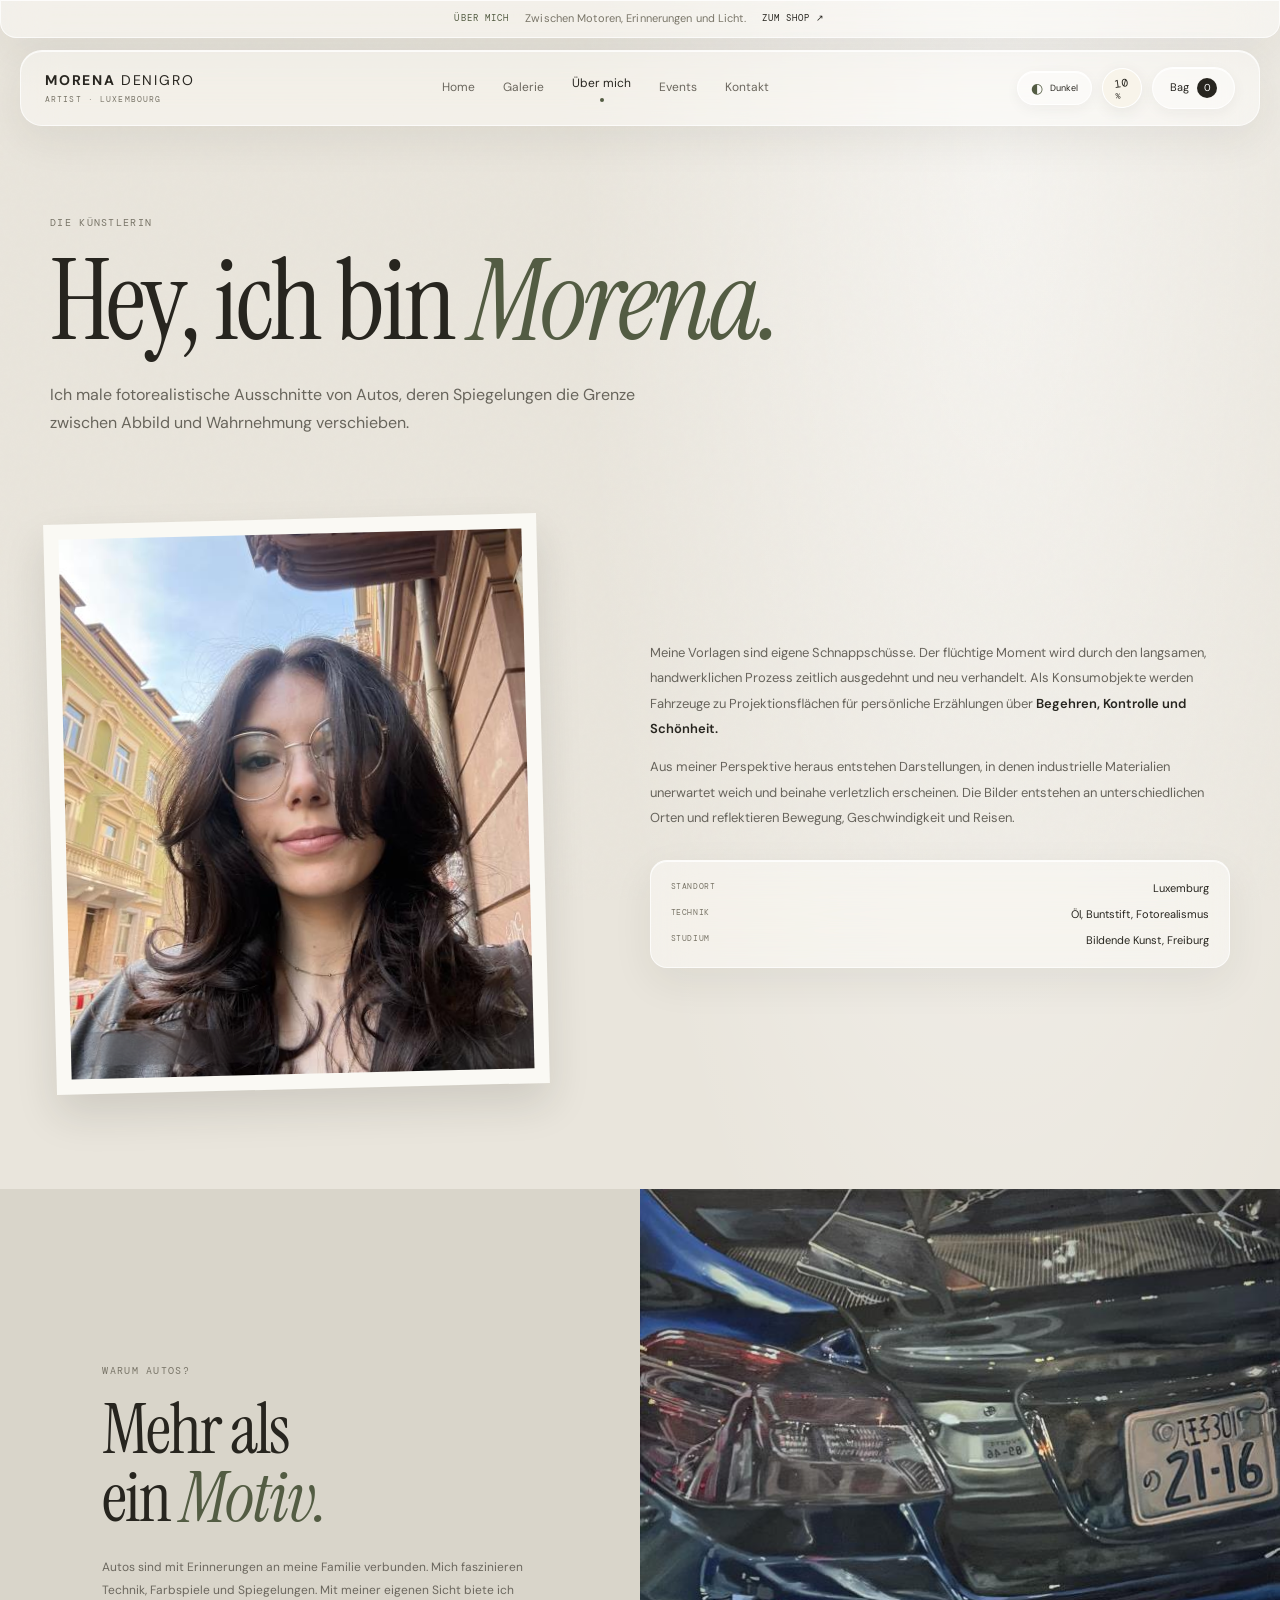
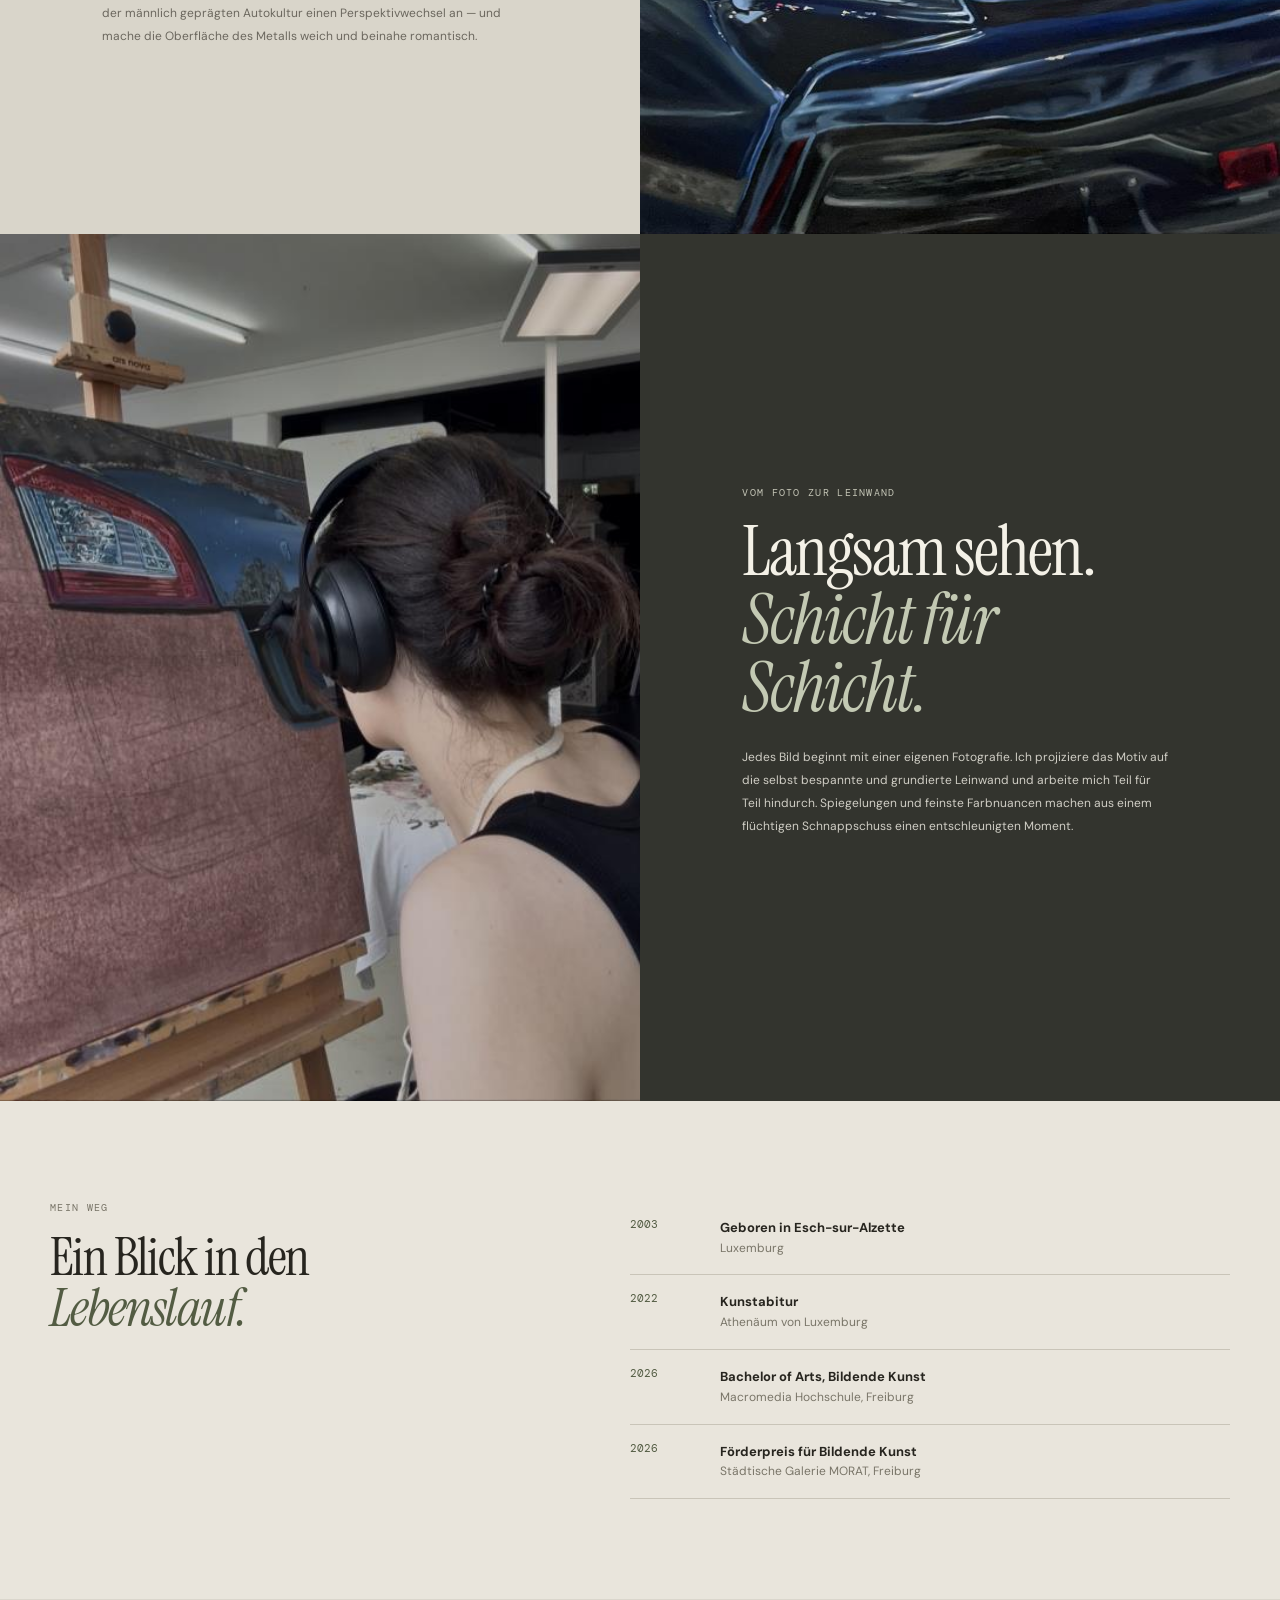
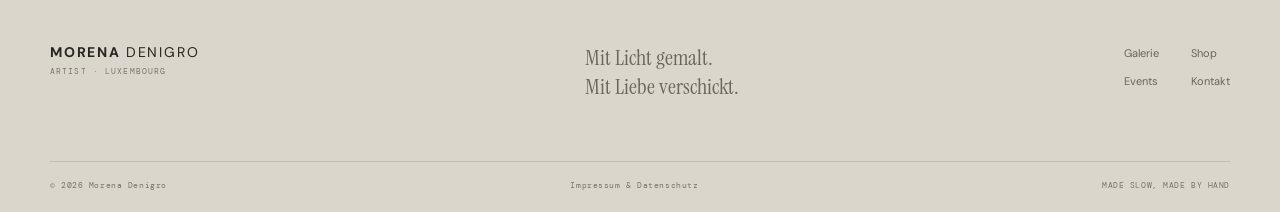
==== about.html @ 73797543 "Publish Morena Denigro artist site" ====
<!doctype html><html lang="de"><head><meta charset="utf-8"><meta name="viewport" content="width=device-width,initial-scale=1"><title>Über mich — Morena Denigro</title><link rel="stylesheet" href="style.css"><script defer src="app.js"></script></head><body><div class="announcement glass"><span>ÜBER MICH</span><p>Zwischen Motoren, Erinnerungen und Licht.</p><a href="shop.html">Zum Shop ↗</a></div><header class="site-header glass"><a class="wordmark" href="index.html">MORENA <i>DENIGRO</i><small>ARTIST · LUXEMBOURG</small></a><button class="menu-toggle" aria-label="Menü öffnen">☰</button><nav><a href="index.html">Home</a><a href="galerie.html">Galerie</a><a class="active" href="about.html">Über mich</a><a href="events.html">Events</a><a href="contact.html">Kontakt</a></nav><div class="header-actions"><a class="sale-pill" href="index.html#newsletter">10<span>%</span></a><button class="cart-open glass-button">Bag <span class="cart-count">0</span></button></div></header><main><section class="page-hero wrap"><p class="eyebrow">DIE KÜNSTLERIN</p><h1>Hey, ich bin <em>Morena.</em></h1><p class="lede">Ich male fotorealistische Ausschnitte von Autos, deren Spiegelungen die Grenze zwischen Abbild und Wahrnehmung verschieben.</p></section><section class="about-main wrap"><figure class="about-portrait"><img src="bilder/portrait.jpg" alt="Porträt von Morena Denigro"><figcaption class="glass">MORENA DENIGRO · LUXEMBURG</figcaption></figure><div class="about-text"><p>Meine Vorlagen sind eigene Schnappschüsse. Der flüchtige Moment wird durch den langsamen, handwerklichen Prozess zeitlich ausgedehnt und neu verhandelt. Als Konsumobjekte werden Fahrzeuge zu Projektionsflächen für persönliche Erzählungen über <b>Begehren, Kontrolle und Schönheit.</b></p><p>Aus meiner Perspektive heraus entstehen Darstellungen, in denen industrielle Materialien unerwartet weich und beinahe verletzlich erscheinen. Die Bilder entstehen an unterschiedlichen Orten und reflektieren Bewegung, Geschwindigkeit und Reisen.</p><div class="fact-card glass"><span>STANDORT <b>Luxemburg</b></span><span>TECHNIK <b>Öl, Buntstift, Fotorealismus</b></span><span>STUDIUM <b>Bildende Kunst, Freiburg</b></span></div></div></section><section class="process-section"><div class="process-copy"><p class="eyebrow">WARUM AUTOS?</p><h2>Mehr als<br>ein <em>Motiv.</em></h2><p>Autos sind mit Erinnerungen an meine Familie verbunden. Mich faszinieren Technik, Farbspiele und Spiegelungen. Mit meiner eigenen Sicht biete ich der männlich geprägten Autokultur einen Perspektivwechsel an — und mache die Oberfläche des Metalls weich und beinahe romantisch.</p></div><img src="bilder/warum-autos.jpg" alt="Detail eines fotorealistischen Autogemäldes" loading="lazy"></section><section class="process-section reverse"><img src="bilder/skizze-leinwand.jpg" alt="Morena arbeitet an einem Gemälde" loading="lazy"><div class="process-copy"><p class="eyebrow">VOM FOTO ZUR LEINWAND</p><h2>Langsam sehen.<br><em>Schicht für Schicht.</em></h2><p>Jedes Bild beginnt mit einer eigenen Fotografie. Ich projiziere das Motiv auf die selbst bespannte und grundierte Leinwand und arbeite mich Teil für Teil hindurch. Spiegelungen und feinste Farbnuancen machen aus einem flüchtigen Schnappschuss einen entschleunigten Moment.</p></div></section><section class="cv-section wrap"><div><p class="eyebrow">MEIN WEG</p><h2>Ein Blick in den <em>Lebenslauf.</em></h2></div><div class="timeline"><article><time>2003</time><p><b>Geboren in Esch-sur-Alzette</b><br>Luxemburg</p></article><article><time>2022</time><p><b>Kunstabitur</b><br>Athenäum von Luxemburg</p></article><article><time>2026</time><p><b>Bachelor of Arts, Bildende Kunst</b><br>Macromedia Hochschule, Freiburg</p></article><article><time>2026</time><p><b>Förderpreis für Bildende Kunst</b><br>Städtische Galerie MORAT, Freiburg</p></article></div></section></main><footer class="footer"><div class="footer-top"><a class="wordmark" href="index.html">MORENA <i>DENIGRO</i><small>ARTIST · LUXEMBOURG</small></a><p>Mit Licht gemalt.<br>Mit Liebe verschickt.</p><div class="footer-links"><a href="galerie.html">Galerie</a><a href="shop.html">Shop</a><a href="events.html">Events</a><a href="contact.html">Kontakt</a></div></div><div class="footer-bottom"><span>© 2026 Morena Denigro</span><a href="legal.html">Impressum & Datenschutz</a><span>MADE SLOW, MADE BY HAND</span></div></footer><div class="cart-overlay"><aside class="cart-panel glass"><div class="cart-heading"><div><p class="eyebrow">DEINE AUSWAHL</p><h2>Warenkorb <span class="cart-count">0</span></h2></div><button class="cart-close">×</button></div><div class="cart-content"></div></aside></div><div class="toast"></div></body></html>
---- style.css ----
@import url('https://fonts.googleapis.com/css2?family=DM+Mono:wght@400;500&family=DM+Sans:wght@400;500;600;700&family=Instrument+Serif:ital@0;1&display=swap');
:root{--paper:#e9e5dc;--ink:#27251f;--muted:#797568;--line:#c9c4b8;--moss:#535c43;--cream:#f5f2eb;--serif:'Instrument Serif',Georgia,serif;--sans:'DM Sans',Arial,sans-serif;--mono:'DM Mono',monospace;--wrap:1180px;--ease:cubic-bezier(.22,.7,.22,1)}*{box-sizing:border-box}html{scroll-behavior:smooth}body{margin:0;background:radial-gradient(ellipse at 78% 4%,rgba(255,255,255,.58),transparent 30%),var(--paper);color:var(--ink);font-family:var(--sans);font-size:15px;line-height:1.65}body:before{content:"";position:fixed;inset:0;pointer-events:none;opacity:.09;z-index:-1;background-image:url("data:image/svg+xml,%3Csvg viewBox='0 0 180 180' xmlns='http://www.w3.org/2000/svg'%3E%3Cfilter id='n'%3E%3CfeTurbulence type='fractalNoise' baseFrequency='.8' numOctaves='3' stitchTiles='stitch'/%3E%3C/filter%3E%3Crect width='100%25' height='100%25' filter='url(%23n)' opacity='.22'/%3E%3C/svg%3E")}img{display:block;max-width:100%}a{color:inherit;text-decoration:none}button,input,textarea,select{font:inherit}button{color:inherit}.wrap{width:min(var(--wrap),calc(100% - 56px));margin-inline:auto}.glass{background:rgba(255,255,255,.44);border:1px solid rgba(255,255,255,.7);box-shadow:0 14px 42px rgba(40,37,30,.07),inset 0 1px rgba(255,255,255,.8);backdrop-filter:blur(22px) saturate(145%);-webkit-backdrop-filter:blur(22px) saturate(145%)}.glass-button{border:1px solid rgba(255,255,255,.85);background:rgba(255,255,255,.4);border-radius:99px;padding:10px 17px;cursor:pointer;box-shadow:inset 0 1px rgba(255,255,255,.9),0 4px 14px #28251f0d;transition:.25s}.glass-button:hover{background:#fff9;transform:translateY(-2px)}.announcement{height:38px;border-radius:0 0 16px 16px;border-top:0;display:flex;align-items:center;justify-content:center;gap:16px;font-size:11px;color:var(--muted);letter-spacing:.01em}.announcement>span,.announcement>a{font-family:var(--mono);font-size:9px;letter-spacing:.12em;text-transform:uppercase}.announcement>span{color:var(--moss)}.announcement p{margin:0}.announcement a{color:var(--ink)}.site-header{z-index:20;position:sticky;top:12px;width:min(1240px,calc(100% - 40px));margin:12px auto 0;min-height:76px;border-radius:22px;padding:10px 24px;display:flex;align-items:center;justify-content:space-between;gap:24px}.wordmark{font-size:14px;font-weight:700;letter-spacing:.13em;line-height:1.2;white-space:nowrap}.wordmark i{font-style:normal;font-weight:400}.wordmark small{display:block;margin-top:5px;font:8px var(--mono);letter-spacing:.14em;color:var(--muted)}nav{display:flex;align-items:center;gap:28px}nav a{font-size:12px;color:#6b675e;transition:color .2s}nav a:hover,nav a.active{color:var(--ink)}nav a.active:after{content:"";display:block;margin:5px auto 0;width:4px;height:4px;background:var(--moss);border-radius:50%}.header-actions{display:flex;align-items:center;gap:10px}.sale-pill{width:40px;height:40px;display:grid;place-content:center;border-radius:50%;font:11px var(--mono);background:#f8f4ea;border:1px solid #fff;box-shadow:0 4px 15px #342f2314;transform:rotate(-8deg)}.sale-pill span{font-size:8px;display:inline}.cart-open{font-size:11px}.cart-count{display:inline-grid;place-items:center;margin-left:5px;min-width:20px;height:20px;border-radius:20px;background:var(--ink);color:white;font-size:10px}.menu-toggle{display:none;background:none;border:0;font-size:20px}.eyebrow{font:10px var(--mono);letter-spacing:.13em;text-transform:uppercase;color:var(--muted);margin:0 0 18px}.dot{display:inline-block;background:#849071;width:7px;height:7px;border-radius:50%;margin-right:7px;box-shadow:0 0 0 4px #84907122}h1,h2,h3,p{margin-top:0}h1,h2,h3{font-weight:400}h1,h2{font-family:var(--serif);line-height:.97;letter-spacing:-.03em}h1{font-size:clamp(70px,9vw,126px);margin-bottom:25px}h2{font-size:clamp(46px,6vw,72px);margin-bottom:18px}h3{font-family:var(--serif);font-size:34px}h1 em,h2 em,h3 em{font-weight:400;color:var(--moss)}.lede{font-size:16px;line-height:1.8;color:#68655c;max-width:470px}.hero{min-height:590px;padding-block:70px 82px;display:grid;grid-template-columns:1fr 1.05fr;gap:8%;align-items:center}.hero-copy{position:relative;padding-left:3%}.hero-links{display:flex;align-items:center;gap:27px;margin-top:33px}.button{border:0;border-radius:99px;display:inline-flex;align-items:center;justify-content:center;gap:23px;padding:14px 22px;font-size:11px;letter-spacing:.02em;cursor:pointer;transition:transform .25s,box-shadow .25s}.button:hover{transform:translateY(-2px);box-shadow:0 9px 20px #1e1a161d}.button span{font-size:15px}.button-dark{color:#f8f5ed;background:#292720;box-shadow:0 7px 17px #27251f22}.button-light{color:var(--ink);background:#f5f2eb}.text-link{font-size:11px;border-bottom:1px solid #878274;padding-bottom:4px}.hero-note{display:flex;align-items:center;gap:13px;margin-top:62px;font-size:10px;line-height:1.6;color:var(--muted)}.hero-note b{color:var(--ink);font-weight:500}.scribble{font-size:29px;color:#7b8569}.hero-art{position:relative;max-width:570px;justify-self:end;width:100%;padding:15px 15px 43px;border-radius:5px;background:#fbfaf6;box-shadow:0 24px 48px #29241f24;transform:rotate(1deg)}.hero-art>img{width:100%;height:456px;object-fit:cover}.image-caption{position:absolute;right:0;bottom:0;width:73%;height:68px;padding:10px 16px;display:flex;flex-direction:column;justify-content:center;border-radius:14px 0 0 0}.image-caption span{font:8px var(--mono);letter-spacing:.1em;color:var(--muted)}.image-caption b{font:19px var(--serif);font-weight:400}.round-seal{position:absolute;left:-27px;top:28px;width:86px;height:86px;border:1px solid #fff;border-radius:50%;background:#faf8f1cc;backdrop-filter:blur(14px);display:grid;align-content:center;text-align:center;font:15px/1 var(--serif);transform:rotate(-9deg)}.round-seal small{font:7px var(--mono);letter-spacing:.15em;color:var(--muted);margin-block:4px}.ticker{overflow:hidden;white-space:nowrap;background:#545c48;color:#f6f2e7;padding:15px 0;font:10px var(--mono);letter-spacing:.15em}.ticker div{width:max-content;animation:marquee 30s linear infinite}.ticker span{padding-inline:22px;color:#bfc6ad}@keyframes marquee{to{transform:translateX(-30%)}}.section{padding-block:100px}.section-head{display:flex;align-items:end;justify-content:space-between;margin-bottom:36px;gap:20px}.section-head h2{font-size:60px;margin:0}.section-head .eyebrow{margin-bottom:13px}.art-grid{display:grid;grid-template-columns:repeat(3,1fr);gap:30px 22px}.art-card{min-width:0;position:relative}.art-image{position:relative;aspect-ratio:1/.94;overflow:hidden;background:#d7d2c8;border-radius:4px;cursor:pointer}.art-image img{width:100%;height:100%;object-fit:cover;transition:transform .8s var(--ease)}.art-image:hover img{transform:scale(1.035)}.art-label{position:absolute;left:12px;top:12px;padding:7px 10px;border-radius:20px;font:8px var(--mono);letter-spacing:.08em;text-transform:uppercase}.art-info{display:flex;justify-content:space-between;gap:8px;padding:13px 2px 0}.art-info h3{font-size:23px;margin:0}.art-info p{font:9px var(--mono);letter-spacing:.04em;color:var(--muted);margin:5px 0}.price{font:12px var(--mono);white-space:nowrap;padding-top:5px}.card-actions{display:flex;align-items:center;justify-content:space-between;margin-top:10px}.small-action{border:1px solid var(--line);border-radius:99px;background:#ffffff56;font-size:9px;padding:9px 13px;cursor:pointer}.small-action:hover{background:#fff}.price-select{font:10px var(--mono);background:#fffc;border:1px solid #ddd7ca;border-radius:30px;padding:8px}.art-grid .hidden{display:none}.story-band{display:grid;grid-template-columns:1fr 1fr;background:#34342d;color:#efede5;min-height:500px}.story-image{min-height:500px}.story-image img{width:100%;height:100%;object-fit:cover;opacity:.86}.story-copy{padding:70px clamp(36px,8vw,120px);align-self:center;max-width:640px}.story-copy .eyebrow{color:#b9b8a8}.story-copy h2{font-size:clamp(50px,5.5vw,75px)}.story-copy h2 em{color:#bdc5a8}.story-copy>p:not(.eyebrow){max-width:400px;color:#cfcdc3;line-height:1.9;margin:24px 0 30px}.series-section{padding-bottom:90px}.section-blurb{max-width:305px;color:var(--muted);font-size:12px}.series-grid{display:grid;grid-template-columns:1.15fr .85fr .85fr;gap:15px}.series-card{height:340px;position:relative;overflow:hidden;background:#d1ccc1}.series-card img{width:100%;height:100%;object-fit:cover;transition:transform .7s}.series-card:hover img{transform:scale(1.04)}.series-card>span{position:absolute;left:15px;right:15px;bottom:15px;padding:12px 14px;border-radius:14px;font:8px var(--mono);letter-spacing:.09em;color:#615e55}.series-card b{display:block;color:var(--ink);font:25px var(--serif);letter-spacing:0}.newsletter{padding:40px max(28px,calc((100% - 1180px)/2)) 100px}.newsletter-inner{position:relative;border-radius:24px;padding:50px 6%;display:grid;grid-template-columns:1fr .85fr;gap:8%;align-items:center;overflow:hidden}.newsletter-inner h2{font-size:clamp(46px,5vw,66px)}.newsletter-inner>div>p:not(.eyebrow){max-width:420px;color:var(--muted);font-size:12px}.newsletter-form{position:relative;display:grid;grid-template-columns:1fr auto;gap:10px;z-index:1}.newsletter-form input{min-width:0;border:1px solid #d8d4ca;background:#ffffffaa;border-radius:99px;padding:14px 18px;font-size:11px;outline:none}.newsletter-form input:focus{border-color:#7d876e;box-shadow:0 0 0 3px #82906a22}.newsletter-form small,.newsletter-form output{grid-column:1/-1;font-size:9px;color:var(--muted);padding-left:12px}.newsletter-form output{color:var(--moss);font-size:12px}.newsletter-percent{position:absolute;right:13%;top:-65px;font:200px var(--serif);color:#8d957c12;pointer-events:none}.footer{background:#dad6cc;padding:45px max(28px,calc((100% - 1180px)/2)) 22px}.footer-top{display:flex;justify-content:space-between;align-items:flex-start;padding-bottom:38px}.footer-top>p{font:22px/1.3 var(--serif);color:#69665d}.footer-links{display:grid;grid-template-columns:repeat(2,auto);gap:10px 32px;font-size:11px;color:#67645b}.footer-bottom{border-top:1px solid #c1bdb3;padding-top:18px;display:flex;justify-content:space-between;color:#777369;font:8px var(--mono);letter-spacing:.07em}.footer-bottom a:hover{color:var(--ink)}.page-hero{padding-block:90px 50px}.page-hero h1{font-size:clamp(65px,9vw,112px)}.page-hero .lede{max-width:590px}.filter-bar{position:sticky;top:105px;z-index:5;display:flex;align-items:center;gap:7px;padding:10px 13px;border-radius:18px;margin-bottom:26px;overflow:auto;white-space:nowrap}.filter-bar>span{font:8px var(--mono);letter-spacing:.12em;color:var(--muted);padding:0 11px}.filter{background:none;border:0;border-radius:30px;padding:10px 13px;font-size:10px;cursor:pointer;color:var(--muted)}.filter.active,.filter:hover{background:#fff9;color:var(--ink);box-shadow:0 2px 8px #27251f0c}.filter-bar .text-link{margin-left:auto;padding:9px 8px}.gallery-grid{grid-template-columns:repeat(3,1fr)}.gallery-note,.shipping-note{display:flex;gap:18px;align-items:center;border-radius:20px;padding:23px 27px;margin-block:20px 90px}.gallery-note p,.shipping-note p{margin:0;font-size:11px;color:var(--muted);flex:1}.gallery-note p b,.shipping-note p b{color:var(--ink)}.gallery-note .scribble,.shipping-note>span{font-size:26px;color:var(--moss)}.gallery-note .button{white-space:nowrap}.shop-hero{padding-bottom:28px}.shop-intro{display:flex;align-items:center;gap:24px;margin-bottom:28px}.shop-switch{display:flex;padding:4px;border-radius:99px}.shop-tab{border:0;background:transparent;padding:11px 19px;border-radius:99px;font-size:10px;color:var(--muted);cursor:pointer}.shop-tab.active{background:#fff;color:var(--ink);box-shadow:0 3px 10px #1d191410}.shop-helper{color:var(--muted);font-size:10px;max-width:490px}.shop-grid{grid-template-columns:repeat(3,1fr)}.shop-grid .art-image{aspect-ratio:1/.95}.product-options{display:flex;align-items:center;gap:8px;margin-top:9px}.original-only{font-size:9px;color:var(--muted)}.about-main{display:grid;grid-template-columns:.85fr 1fr;gap:9%;align-items:center;padding-block:15px 100px}.about-portrait{margin:0;position:relative;padding:15px;background:#faf9f4;box-shadow:0 20px 42px #29251f22;transform:rotate(-1.4deg)}.about-portrait img{width:100%;height:540px;object-fit:cover}.about-portrait figcaption{position:absolute;bottom:28px;left:28px;padding:11px 14px;border-radius:12px;font:8px var(--mono);letter-spacing:.1em}.about-text p{color:#67645c;font-size:13px;line-height:1.95}.about-text b{color:var(--ink);font-weight:600}.fact-card{border-radius:17px;padding:20px;margin-top:30px;display:grid;gap:12px}.fact-card span{display:flex;justify-content:space-between;gap:16px;font:8px var(--mono);letter-spacing:.08em;color:var(--muted)}.fact-card b{font:11px var(--sans);letter-spacing:0;color:var(--ink);text-align:right}.process-section{display:grid;grid-template-columns:1fr 1fr;min-height:470px;background:#d9d5ca}.process-section>img{width:100%;height:100%;min-height:470px;object-fit:cover}.process-copy{padding:60px clamp(30px,8vw,120px);align-self:center}.process-copy h2{font-size:clamp(48px,5.5vw,72px)}.process-copy>p:last-child{font-size:12px;line-height:1.9;color:#6b675e;max-width:430px;margin-top:25px}.process-section.reverse{background:#33342e;color:#f4f1e7}.reverse .process-copy .eyebrow{color:#c3c4b5}.reverse h2 em{color:#c3c9b3}.reverse .process-copy>p:last-child{color:#d0cec5}.cv-section{display:grid;grid-template-columns:1fr 1.3fr;gap:10%;padding-block:100px}.cv-section h2{font-size:53px}.timeline article{display:grid;grid-template-columns:70px 1fr;gap:20px;border-bottom:1px solid var(--line);padding:16px 0}.timeline time{font:11px var(--mono);color:var(--moss)}.timeline p{font-size:12px;color:var(--muted);margin:0}.timeline b{color:var(--ink);font-size:13px}.events-list{padding-block:18px 100px}.event-card{border-radius:22px;padding:20px;display:grid;grid-template-columns:minmax(180px,250px) 1fr;gap:35px;margin-bottom:20px;align-items:center}.event-card img{width:100%;max-height:330px;object-fit:contain;background:#ebe7de}.event-card h2{font-size:48px}.event-card>div>p:not(.eyebrow){color:var(--muted);font-size:12px}.event-status{display:inline-block;margin-top:12px;padding:6px 9px;border-radius:30px;background:#e3e2d8;font:8px var(--mono);letter-spacing:.1em}.event-follow{padding:65px 20px;text-align:center}.event-follow p:not(.eyebrow){color:var(--muted);font-size:12px}.contact-layout{display:grid;grid-template-columns:.8fr 1fr;gap:7%;padding-block:10px 100px}.contact-side{display:grid;align-content:start;gap:12px}.contact-card{display:flex;align-items:center;gap:15px;padding:16px;border-radius:17px}.contact-card>span:nth-child(2){display:grid;flex:1}.contact-card small{font:8px var(--mono);letter-spacing:.13em;color:var(--muted)}.contact-card b{font-size:12px;font-weight:500}.contact-icon{width:42px;height:42px;display:grid;place-items:center;background:#fff9;border-radius:50%;font-size:17px}.contact-quote{margin-top:40px;padding:20px}.contact-quote .scribble{font-size:28px}.contact-quote p{font:27px/1.2 var(--serif);max-width:300px}.contact-form{border-radius:22px;padding:29px;display:grid;gap:17px}.contact-form label{display:grid;gap:7px;font-size:10px;color:var(--muted)}.contact-form input,.contact-form textarea,.contact-form select{border:1px solid #d5d0c5;background:#ffffff99;border-radius:12px;padding:11px 13px;outline:none;font-size:11px;color:var(--ink)}.contact-form input:focus,.contact-form textarea:focus,.contact-form select:focus{border-color:#788568;box-shadow:0 0 0 3px #83906b22}.contact-form textarea{resize:vertical}.contact-form small,.contact-form output{font-size:9px;color:var(--muted)}.legal-content{padding-bottom:100px;max-width:850px}.legal-content article{border-bottom:1px solid var(--line);padding:30px 0}.legal-content h2{font-size:39px}.legal-content article>p:not(.eyebrow){font-size:12px;color:#656158;line-height:1.9}.cart-overlay{position:fixed;inset:0;z-index:40;background:#1f1d1866;backdrop-filter:blur(5px);opacity:0;visibility:hidden;transition:.3s}.cart-overlay.open{opacity:1;visibility:visible}.cart-panel{position:absolute;right:0;top:0;height:100%;width:min(460px,100%);padding:28px;transform:translateX(30px);transition:.35s var(--ease);display:flex;flex-direction:column;background:rgba(245,243,236,.9);border-radius:26px 0 0 26px}.cart-overlay.open .cart-panel{transform:none}.cart-heading{display:flex;justify-content:space-between;align-items:center;border-bottom:1px solid #d5d0c5;padding-bottom:18px}.cart-heading .eyebrow{margin:0 0 6px}.cart-heading h2{font-size:34px;margin:0}.cart-close{width:38px;height:38px;border:1px solid #ddd8cd;background:#ffffff88;border-radius:50%;font-size:22px;cursor:pointer}.cart-content{overflow:auto;flex:1;padding:12px 0}.cart-empty{text-align:center;padding:75px 10px;color:var(--muted);font:17px var(--serif)}.cart-item{display:grid;grid-template-columns:66px 1fr auto;gap:12px;align-items:center;padding:13px 0;border-bottom:1px solid #ddd8cd}.cart-item img{width:66px;height:66px;object-fit:cover;border-radius:5px}.cart-item b{font:20px var(--serif)}.cart-item small{display:block;color:var(--muted);font:8px var(--mono)}.cart-item .item-price{font:10px var(--mono)}.qty{display:flex;align-items:center;gap:8px;margin-top:6px}.qty button{width:23px;height:23px;border:1px solid #d4d0c5;background:#fff9;border-radius:50%;cursor:pointer}.remove-item{border:0;background:none;color:var(--muted);font-size:9px;cursor:pointer}.shipping-select{display:grid;gap:8px;margin-top:18px}.shipping-select label{display:flex;justify-content:space-between;align-items:center;padding:11px 13px;border:1px solid #d8d4ca;border-radius:12px;background:#ffffff80;font-size:10px}.shipping-select .insurance{border-color:#b5bca7;background:#f8f8f0}.shipping-select input{accent-color:var(--moss)}.cart-summary{margin-top:auto;border-top:1px solid #d5d0c5;padding-top:17px}.summary-line{display:flex;justify-content:space-between;font-size:10px;color:var(--muted);padding:5px 0}.summary-line.total{font-size:14px;color:var(--ink);font-weight:600;padding-top:11px}.cart-checkout{width:100%;margin-top:13px}.cart-footnote{font-size:8px;color:var(--muted);line-height:1.5;text-align:center}.toast{position:fixed;bottom:24px;left:50%;transform:translate(-50%,15px);opacity:0;z-index:60;background:#2a2923;color:#fff;padding:11px 19px;border-radius:99px;font-size:10px;transition:.25s;pointer-events:none}.toast.show{opacity:1;transform:translate(-50%,0)}.sr-only{position:absolute;width:1px;height:1px;padding:0;margin:-1px;overflow:hidden;clip:rect(0,0,0,0);white-space:nowrap;border:0}
@media(max-width:900px){nav{gap:15px}.site-header{padding-inline:17px}.hero{gap:5%}.hero-art>img{height:390px}.section-head h2{font-size:50px}.about-main{gap:5%}.about-portrait img{height:440px}.newsletter-inner{padding:40px}.art-grid{gap:25px 14px}}
@media(max-width:680px){.wrap{width:calc(100% - 36px)}.announcement{gap:9px;font-size:9px}.announcement p{max-width:55%;overflow:hidden;text-overflow:ellipsis;white-space:nowrap}.site-header{width:calc(100% - 22px);top:7px;margin-top:7px;min-height:62px;padding:8px 13px;border-radius:18px}.wordmark{font-size:12px}.wordmark small{font-size:7px}.menu-toggle{display:block;margin-left:auto}.site-header nav{display:none;position:absolute;left:0;right:0;top:68px;padding:17px;border-radius:18px;flex-direction:column;align-items:stretch;gap:0;background:#f1efe8f2;backdrop-filter:blur(20px);box-shadow:0 15px 30px #2222}.site-header nav.open{display:flex}.site-header nav a{padding:12px}.site-header nav a.active:after{display:none}.header-actions{gap:6px}.sale-pill{width:34px;height:34px}.cart-open{padding:7px 10px}.hero{grid-template-columns:1fr;padding-block:66px 53px;gap:43px}.hero-copy{padding-left:0}.hero h1{font-size:83px}.hero-note{margin-top:34px}.hero-art{justify-self:center;width:95%}.hero-art>img{height:340px}.round-seal{width:72px;height:72px;left:-15px}.section{padding-block:68px}.section-head{align-items:start;flex-direction:column;margin-bottom:25px}.section-head h2{font-size:48px}.section-head .text-link{align-self:flex-end}.art-grid,.gallery-grid,.shop-grid{grid-template-columns:repeat(2,minmax(0,1fr));gap:24px 12px}.art-info h3{font-size:18px}.art-info{padding-top:8px}.price{font-size:9px}.art-label{font-size:7px;left:7px;top:7px;padding:6px 8px}.small-action{font-size:8px;padding:8px 10px}.story-band{grid-template-columns:1fr}.story-image{min-height:300px;height:300px}.story-copy{padding:48px 25px 53px}.series-grid{grid-template-columns:1fr 1fr}.series-card{height:230px}.series-card:first-child{grid-column:span 2;height:270px}.series-card>span{left:8px;right:8px;bottom:8px;padding:9px;border-radius:11px}.series-card b{font-size:20px}.newsletter{padding:15px 18px 65px}.newsletter-inner{padding:30px 22px;grid-template-columns:1fr;gap:22px;border-radius:18px}.newsletter-inner h2{font-size:48px}.newsletter-form{grid-template-columns:1fr}.newsletter-form .button{width:100%}.newsletter-form small,.newsletter-form output{grid-column:auto}.newsletter-percent{font-size:120px;right:0;top:-45px}.footer{padding:36px 20px 18px}.footer-top{display:grid;grid-template-columns:1fr 1fr;gap:25px}.footer-top>p{font-size:18px}.footer-links{gap:9px 15px}.footer-bottom{gap:12px;flex-wrap:wrap;font-size:7px}.footer-bottom span:last-child{display:none}.page-hero{padding-block:64px 36px}.page-hero h1{font-size:70px}.page-hero .lede{font-size:14px}.filter-bar{top:80px;margin-inline:-2px}.filter-bar>span{display:none}.filter{padding:9px}.filter-bar .text-link{display:none}.gallery-note,.shipping-note{margin-bottom:62px;padding:17px;gap:11px;flex-wrap:wrap}.gallery-note p,.shipping-note p{flex-basis:75%}.gallery-note .button{margin-left:auto}.shop-intro{align-items:flex-start;flex-direction:column;gap:13px}.about-main{grid-template-columns:1fr;padding-bottom:60px;gap:30px}.about-portrait{max-width:440px}.about-portrait img{height:410px}.process-section,.process-section.reverse{grid-template-columns:1fr}.process-section>img{height:330px;min-height:0;order:0}.process-copy{padding:44px 25px}.reverse .process-copy{order:1}.cv-section{grid-template-columns:1fr;gap:20px;padding-block:62px}.cv-section h2{font-size:45px}.event-card{grid-template-columns:110px 1fr;gap:16px;padding:12px;border-radius:16px}.event-card img{max-height:180px}.event-card h2{font-size:31px}.event-card .eyebrow{font-size:7px}.event-card>div>p:not(.eyebrow){font-size:10px}.events-list{padding-bottom:60px}.contact-layout{grid-template-columns:1fr;gap:25px;padding-bottom:65px}.contact-form{padding:22px}.legal-content{padding-bottom:60px}.legal-content h2{font-size:34px}.cart-panel{padding:20px;border-radius:21px 0 0 21px}.cart-heading h2{font-size:29px}}
@media(prefers-reduced-motion:reduce){*,*:before,*:after{scroll-behavior:auto!important;animation-duration:.01ms!important;transition-duration:.01ms!important}}
/* Liquid-glass appearance control and compact native-feeling mobile tab bar. */
.appearance-toggle{display:inline-flex;align-items:center;gap:7px;padding:9px 13px;font-size:9px;color:var(--ink)}.theme-mark{font-size:14px;line-height:1;color:var(--moss)}.mobile-dock{display:none}
html[data-theme="dark"]{--paper:#11120f;--ink:#f1eee5;--muted:#aaa797;--line:#3c3d34;--moss:#c2c9a8;--cream:#1b1c18;color-scheme:dark;background:#11120f}
html[data-theme="dark"] body{background:radial-gradient(ellipse at 78% 4%,rgba(255,255,255,.08),transparent 30%),var(--paper);color:var(--ink)}
html[data-theme="dark"] .glass{background:rgba(42,43,37,.58);border-color:rgba(255,255,255,.11);box-shadow:0 14px 42px rgba(0,0,0,.2),inset 0 1px rgba(255,255,255,.08)}
html[data-theme="dark"] .announcement{color:#bbb8ac}
html[data-theme="dark"] .announcement a,html[data-theme="dark"] nav a.active,html[data-theme="dark"] nav a:hover{color:var(--ink)}
html[data-theme="dark"] .site-header nav.open{background:rgba(29,30,26,.96)}
html[data-theme="dark"] .sale-pill{background:#303229;border-color:#4c4e41;color:#e8e6dc}
html[data-theme="dark"] .glass-button{background:rgba(255,255,255,.08);border-color:rgba(255,255,255,.14);color:var(--ink)}
html[data-theme="dark"] .lede,html[data-theme="dark"] .hero-note,html[data-theme="dark"] .art-info p,html[data-theme="dark"] .section-blurb,html[data-theme="dark"] .shop-helper,html[data-theme="dark"] .gallery-note p,html[data-theme="dark"] .shipping-note p,html[data-theme="dark"] .about-text p,html[data-theme="dark"] .process-copy>p:last-child,html[data-theme="dark"] .timeline p,html[data-theme="dark"] .event-card>div>p:not(.eyebrow),html[data-theme="dark"] .legal-content article>p:not(.eyebrow){color:#b9b6aa}
html[data-theme="dark"] .hero-art{background:#25251f;box-shadow:0 24px 48px #0007}
html[data-theme="dark"] .image-caption{background:rgba(30,31,27,.72);border-color:#ffffff24;color:var(--ink)}
html[data-theme="dark"] .round-seal{background:rgba(35,36,30,.72);border-color:#ffffff3d;color:var(--ink)}
html[data-theme="dark"] .button-dark{background:#e9e7dd;color:#20211c}
html[data-theme="dark"] .button-light{background:#e8e6dc;color:#20211c}
html[data-theme="dark"] .story-band,html[data-theme="dark"] .reverse{background:#24251f;color:#f1eee5}
html[data-theme="dark"] .series-card>span{color:#d7d4c9}
html[data-theme="dark"] .series-card b,html[data-theme="dark"] .card-actions,html[data-theme="dark"] .art-info h3{color:var(--ink)}
html[data-theme="dark"] .newsletter-form input,html[data-theme="dark"] .contact-form input,html[data-theme="dark"] .contact-form textarea,html[data-theme="dark"] .contact-form select,html[data-theme="dark"] .price-select{background:#292a24;color:var(--ink);border-color:#4a4b41}
html[data-theme="dark"] .footer{background:#1d1e19;color:var(--ink)}
html[data-theme="dark"] .footer-top>p,html[data-theme="dark"] .footer-links,html[data-theme="dark"] .footer-bottom{color:#aaa797}
html[data-theme="dark"] .footer-bottom{border-color:#3d3e35}
html[data-theme="dark"] .filter-bar{background:rgba(36,37,31,.83)}
html[data-theme="dark"] .filter.active,html[data-theme="dark"] .filter:hover,html[data-theme="dark"] .shop-tab.active{background:#44463c;color:var(--ink)}
html[data-theme="dark"] .small-action,html[data-theme="dark"] .cart-close,html[data-theme="dark"] .contact-icon{background:#303129;border-color:#4a4b41;color:var(--ink)}
html[data-theme="dark"] .about-portrait{background:#25251f}
html[data-theme="dark"] .process-section{background:#292a24}
html[data-theme="dark"] .event-status{background:#3c3e34;color:#e4e2d8}
html[data-theme="dark"] .timeline article,html[data-theme="dark"] .legal-content article{border-color:#3d3e35}
html[data-theme="dark"] .shipping-select label{background:#292a24;border-color:#46473e;color:var(--ink)}
html[data-theme="dark"] .shipping-select .insurance{background:#35382d;border-color:#676d55}
html[data-theme="dark"] .summary-line,html[data-theme="dark"] .cart-footnote{color:#afac9f}
html[data-theme="dark"] .cart-panel{background:rgba(29,30,25,.96)}
@media(max-width:680px){.appearance-toggle{width:35px;height:35px;justify-content:center;padding:0;border-radius:50%;font-size:0}.theme-mark{font-size:14px}.theme-label{display:none}.mobile-dock{display:flex;position:fixed;z-index:30;left:50%;bottom:max(12px,env(safe-area-inset-bottom));transform:translateX(-50%);width:min(390px,calc(100% - 28px));padding:7px 9px;border-radius:24px;justify-content:space-around;gap:2px;background:rgba(249,248,244,.76);border:1px solid rgba(255,255,255,.82);box-shadow:0 11px 35px rgba(29,27,22,.18),inset 0 1px rgba(255,255,255,.9);backdrop-filter:blur(28px) saturate(165%);-webkit-backdrop-filter:blur(28px) saturate(165%)}.mobile-dock a{min-width:68px;display:grid;justify-items:center;gap:2px;padding:6px 12px;border-radius:16px;color:#79766d;font-size:9px;line-height:1.2}.mobile-dock a.current{background:rgba(255,255,255,.68);color:var(--ink);box-shadow:0 2px 8px #25231b12}.dock-dot{width:5px;height:5px;border-radius:50%;background:transparent}.mobile-dock a.current .dock-dot{background:var(--moss)}body{padding-bottom:80px}.site-header{gap:7px}.header-actions{gap:4px}.cart-open{font-size:10px}.hero{padding-top:52px}.hero h1{font-size:72px}.hero .lede{font-size:14px;line-height:1.7}.hero-links{gap:17px}.button{padding:13px 17px}.section-head h2{font-size:43px}.story-copy h2{font-size:51px}}
html[data-theme="dark"] .mobile-dock{background:rgba(43,44,38,.78);border-color:rgba(255,255,255,.13);box-shadow:0 11px 35px rgba(0,0,0,.42),inset 0 1px rgba(255,255,255,.08)}
html[data-theme="dark"] .mobile-dock a{color:#b2b0a5}
html[data-theme="dark"] .mobile-dock a.current{background:rgba(255,255,255,.11);color:#f1eee5}
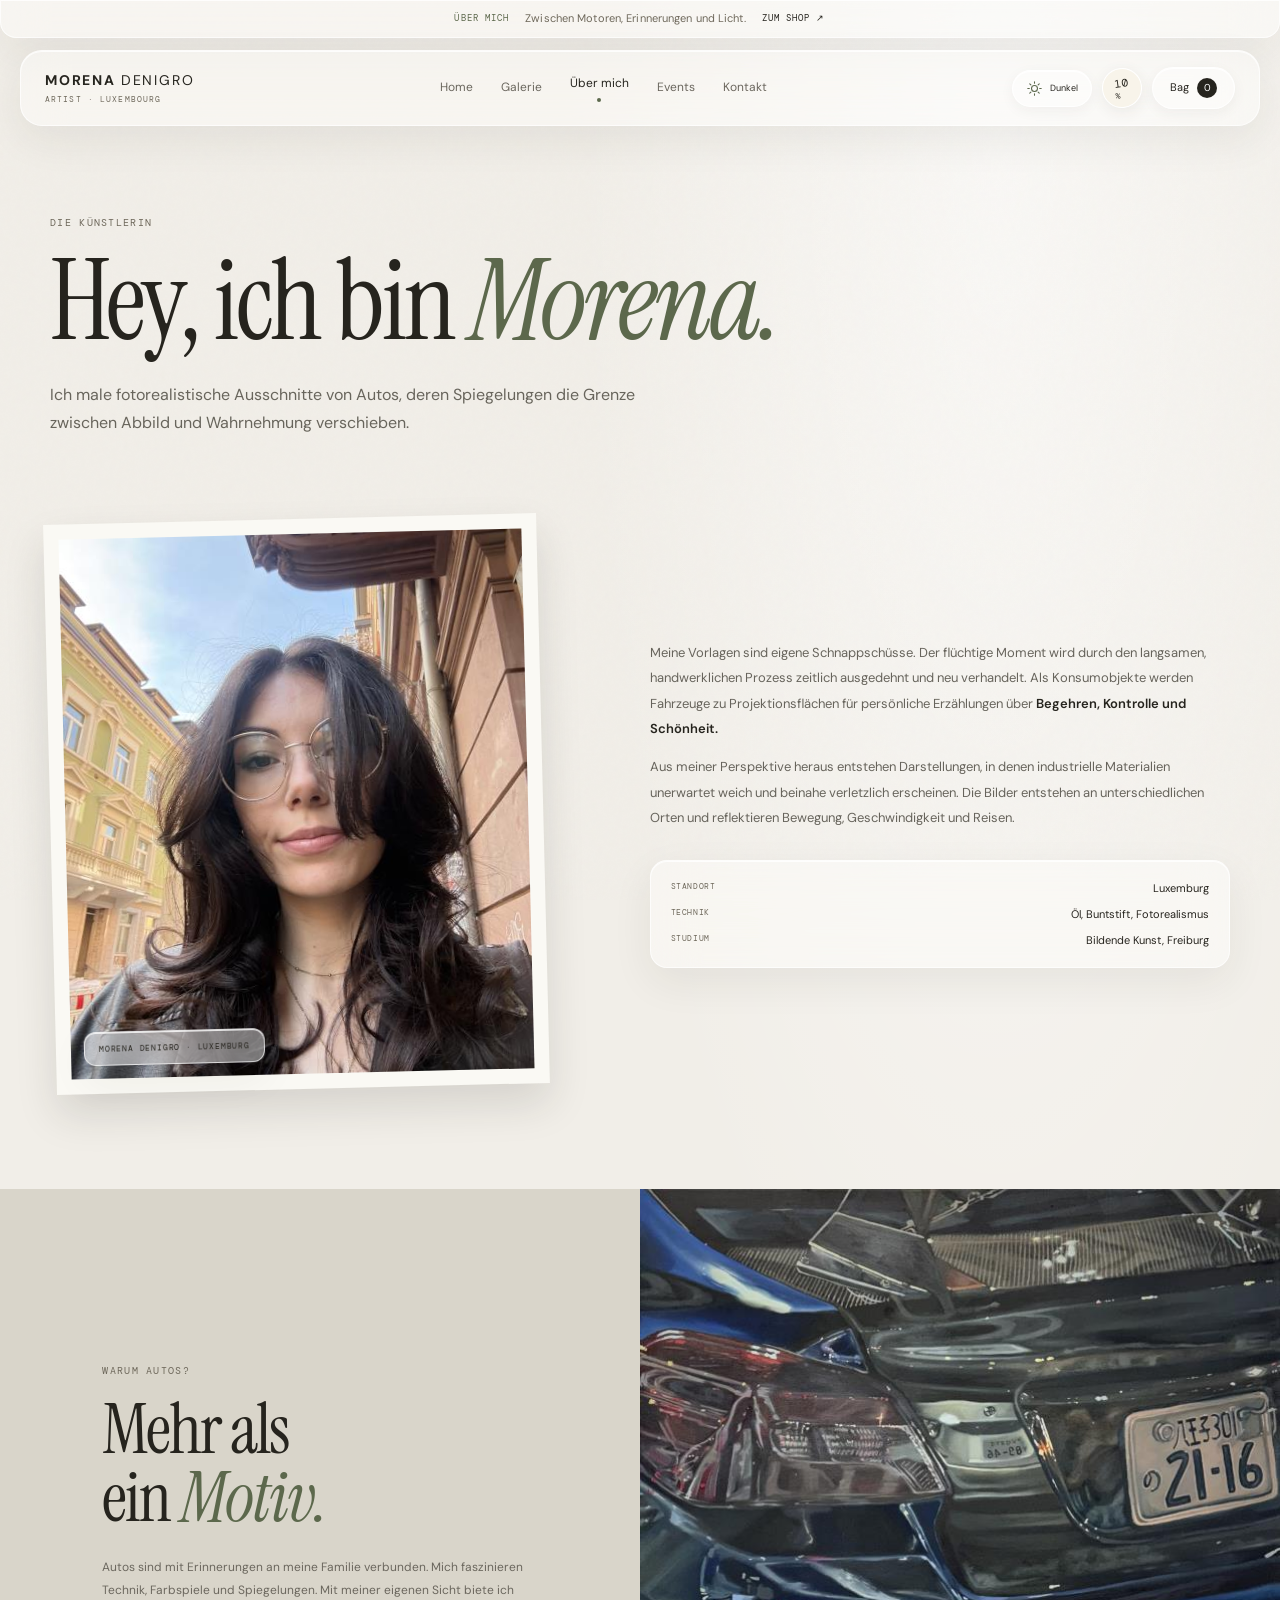
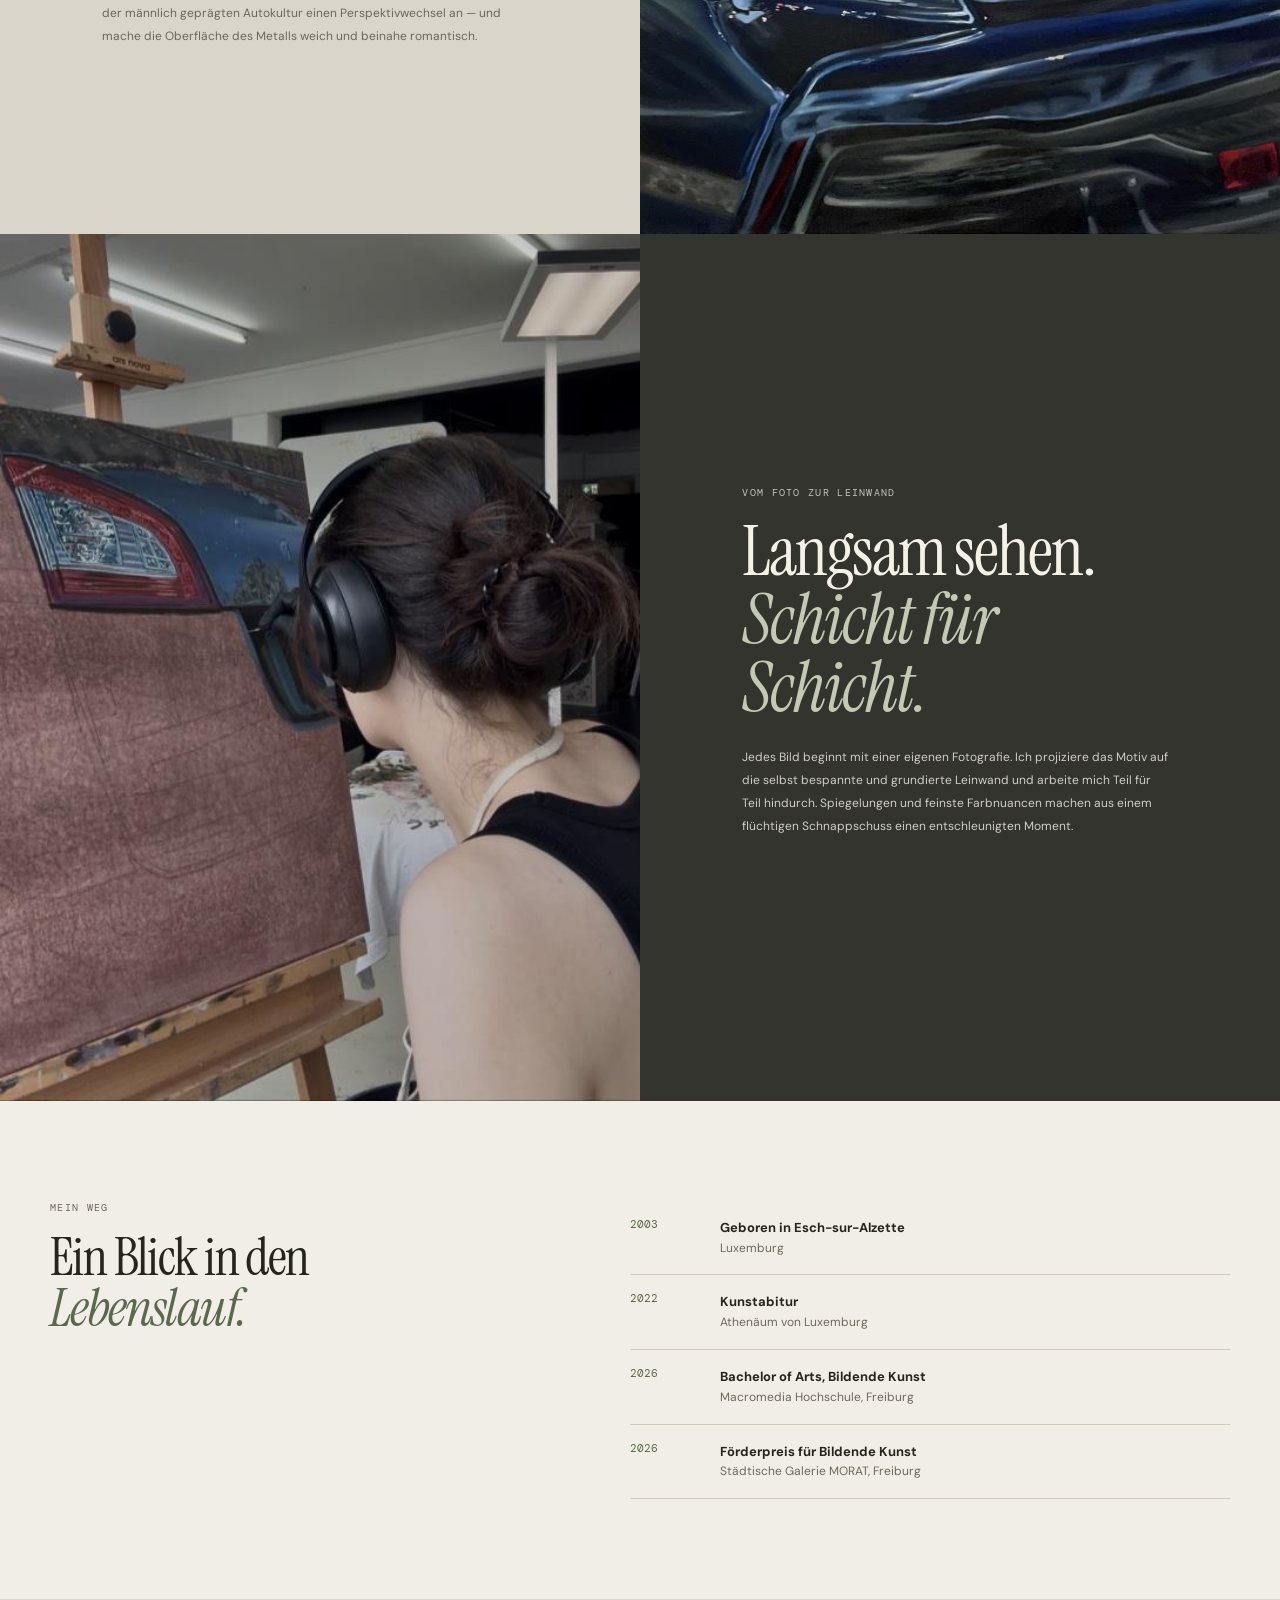
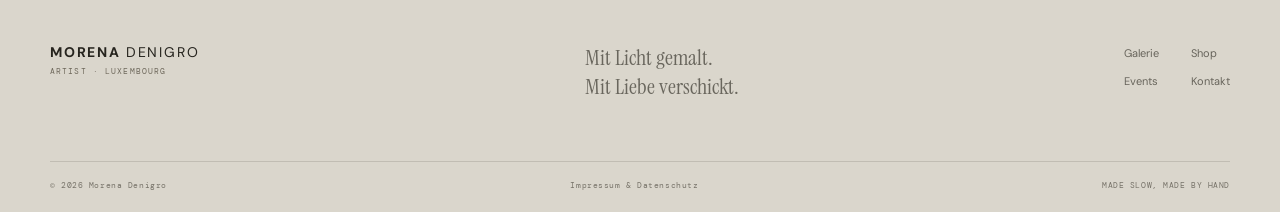
==== commit 65d0f40e: "Replace remaining glyphs and lock mobile art slider" ====
--- a/about.html
+++ b/about.html
@@ -1 +1 @@
-<!doctype html><html lang="de"><head><meta charset="utf-8"><meta name="viewport" content="width=device-width,initial-scale=1"><title>Über mich — Morena Denigro</title><link rel="stylesheet" href="style.css"><script defer src="app.js"></script></head><body><div class="announcement glass"><span>ÜBER MICH</span><p>Zwischen Motoren, Erinnerungen und Licht.</p><a href="shop.html">Zum Shop ↗</a></div><header class="site-header glass"><a class="wordmark" href="index.html">MORENA <i>DENIGRO</i><small>ARTIST · LUXEMBOURG</small></a><button class="menu-toggle" aria-label="Menü öffnen">☰</button><nav><a href="index.html">Home</a><a href="galerie.html">Galerie</a><a class="active" href="about.html">Über mich</a><a href="events.html">Events</a><a href="contact.html">Kontakt</a></nav><div class="header-actions"><a class="sale-pill" href="index.html#newsletter">10<span>%</span></a><button class="cart-open glass-button">Bag <span class="cart-count">0</span></button></div></header><main><section class="page-hero wrap"><p class="eyebrow">DIE KÜNSTLERIN</p><h1>Hey, ich bin <em>Morena.</em></h1><p class="lede">Ich male fotorealistische Ausschnitte von Autos, deren Spiegelungen die Grenze zwischen Abbild und Wahrnehmung verschieben.</p></section><section class="about-main wrap"><figure class="about-portrait"><img src="bilder/portrait.jpg" alt="Porträt von Morena Denigro"><figcaption class="glass">MORENA DENIGRO · LUXEMBURG</figcaption></figure><div class="about-text"><p>Meine Vorlagen sind eigene Schnappschüsse. Der flüchtige Moment wird durch den langsamen, handwerklichen Prozess zeitlich ausgedehnt und neu verhandelt. Als Konsumobjekte werden Fahrzeuge zu Projektionsflächen für persönliche Erzählungen über <b>Begehren, Kontrolle und Schönheit.</b></p><p>Aus meiner Perspektive heraus entstehen Darstellungen, in denen industrielle Materialien unerwartet weich und beinahe verletzlich erscheinen. Die Bilder entstehen an unterschiedlichen Orten und reflektieren Bewegung, Geschwindigkeit und Reisen.</p><div class="fact-card glass"><span>STANDORT <b>Luxemburg</b></span><span>TECHNIK <b>Öl, Buntstift, Fotorealismus</b></span><span>STUDIUM <b>Bildende Kunst, Freiburg</b></span></div></div></section><section class="process-section"><div class="process-copy"><p class="eyebrow">WARUM AUTOS?</p><h2>Mehr als<br>ein <em>Motiv.</em></h2><p>Autos sind mit Erinnerungen an meine Familie verbunden. Mich faszinieren Technik, Farbspiele und Spiegelungen. Mit meiner eigenen Sicht biete ich der männlich geprägten Autokultur einen Perspektivwechsel an — und mache die Oberfläche des Metalls weich und beinahe romantisch.</p></div><img src="bilder/warum-autos.jpg" alt="Detail eines fotorealistischen Autogemäldes" loading="lazy"></section><section class="process-section reverse"><img src="bilder/skizze-leinwand.jpg" alt="Morena arbeitet an einem Gemälde" loading="lazy"><div class="process-copy"><p class="eyebrow">VOM FOTO ZUR LEINWAND</p><h2>Langsam sehen.<br><em>Schicht für Schicht.</em></h2><p>Jedes Bild beginnt mit einer eigenen Fotografie. Ich projiziere das Motiv auf die selbst bespannte und grundierte Leinwand und arbeite mich Teil für Teil hindurch. Spiegelungen und feinste Farbnuancen machen aus einem flüchtigen Schnappschuss einen entschleunigten Moment.</p></div></section><section class="cv-section wrap"><div><p class="eyebrow">MEIN WEG</p><h2>Ein Blick in den <em>Lebenslauf.</em></h2></div><div class="timeline"><article><time>2003</time><p><b>Geboren in Esch-sur-Alzette</b><br>Luxemburg</p></article><article><time>2022</time><p><b>Kunstabitur</b><br>Athenäum von Luxemburg</p></article><article><time>2026</time><p><b>Bachelor of Arts, Bildende Kunst</b><br>Macromedia Hochschule, Freiburg</p></article><article><time>2026</time><p><b>Förderpreis für Bildende Kunst</b><br>Städtische Galerie MORAT, Freiburg</p></article></div></section></main><footer class="footer"><div class="footer-top"><a class="wordmark" href="index.html">MORENA <i>DENIGRO</i><small>ARTIST · LUXEMBOURG</small></a><p>Mit Licht gemalt.<br>Mit Liebe verschickt.</p><div class="footer-links"><a href="galerie.html">Galerie</a><a href="shop.html">Shop</a><a href="events.html">Events</a><a href="contact.html">Kontakt</a></div></div><div class="footer-bottom"><span>© 2026 Morena Denigro</span><a href="legal.html">Impressum & Datenschutz</a><span>MADE SLOW, MADE BY HAND</span></div></footer><div class="cart-overlay"><aside class="cart-panel glass"><div class="cart-heading"><div><p class="eyebrow">DEINE AUSWAHL</p><h2>Warenkorb <span class="cart-count">0</span></h2></div><button class="cart-close">×</button></div><div class="cart-content"></div></aside></div><div class="toast"></div></body></html>
+<!doctype html><html lang="de"><head><meta charset="utf-8"><meta name="viewport" content="width=device-width,initial-scale=1"><title>Über mich — Morena Denigro</title><link rel="stylesheet" href="style.css"><script defer src="app.js"></script></head><body><div class="announcement glass"><span>ÜBER MICH</span><p>Zwischen Motoren, Erinnerungen und Licht.</p><a href="shop.html">Zum Shop ↗</a></div><header class="site-header glass"><a class="wordmark" href="index.html">MORENA <i>DENIGRO</i><small>ARTIST · LUXEMBOURG</small></a><button class="menu-toggle" aria-label="Menü öffnen"><svg class="menu-icon" aria-hidden="true" viewBox="0 0 24 24"><path d="M4 7h16M4 12h16M4 17h16"/></svg></button><nav><a href="index.html">Home</a><a href="galerie.html">Galerie</a><a class="active" href="about.html">Über mich</a><a href="events.html">Events</a><a href="contact.html">Kontakt</a></nav><div class="header-actions"><a class="sale-pill" href="index.html#newsletter">10<span>%</span></a><button class="cart-open glass-button">Bag <span class="cart-count">0</span></button></div></header><main><section class="page-hero wrap"><p class="eyebrow">DIE KÜNSTLERIN</p><h1>Hey, ich bin <em>Morena.</em></h1><p class="lede">Ich male fotorealistische Ausschnitte von Autos, deren Spiegelungen die Grenze zwischen Abbild und Wahrnehmung verschieben.</p></section><section class="about-main wrap"><figure class="about-portrait"><img src="bilder/portrait.jpg" alt="Porträt von Morena Denigro"><figcaption class="glass">MORENA DENIGRO · LUXEMBURG</figcaption></figure><div class="about-text"><p>Meine Vorlagen sind eigene Schnappschüsse. Der flüchtige Moment wird durch den langsamen, handwerklichen Prozess zeitlich ausgedehnt und neu verhandelt. Als Konsumobjekte werden Fahrzeuge zu Projektionsflächen für persönliche Erzählungen über <b>Begehren, Kontrolle und Schönheit.</b></p><p>Aus meiner Perspektive heraus entstehen Darstellungen, in denen industrielle Materialien unerwartet weich und beinahe verletzlich erscheinen. Die Bilder entstehen an unterschiedlichen Orten und reflektieren Bewegung, Geschwindigkeit und Reisen.</p><div class="fact-card glass"><span>STANDORT <b>Luxemburg</b></span><span>TECHNIK <b>Öl, Buntstift, Fotorealismus</b></span><span>STUDIUM <b>Bildende Kunst, Freiburg</b></span></div></div></section><section class="process-section"><div class="process-copy"><p class="eyebrow">WARUM AUTOS?</p><h2>Mehr als<br>ein <em>Motiv.</em></h2><p>Autos sind mit Erinnerungen an meine Familie verbunden. Mich faszinieren Technik, Farbspiele und Spiegelungen. Mit meiner eigenen Sicht biete ich der männlich geprägten Autokultur einen Perspektivwechsel an — und mache die Oberfläche des Metalls weich und beinahe romantisch.</p></div><img src="bilder/warum-autos.jpg" alt="Detail eines fotorealistischen Autogemäldes" loading="lazy"></section><section class="process-section reverse"><img src="bilder/skizze-leinwand.jpg" alt="Morena arbeitet an einem Gemälde" loading="lazy"><div class="process-copy"><p class="eyebrow">VOM FOTO ZUR LEINWAND</p><h2>Langsam sehen.<br><em>Schicht für Schicht.</em></h2><p>Jedes Bild beginnt mit einer eigenen Fotografie. Ich projiziere das Motiv auf die selbst bespannte und grundierte Leinwand und arbeite mich Teil für Teil hindurch. Spiegelungen und feinste Farbnuancen machen aus einem flüchtigen Schnappschuss einen entschleunigten Moment.</p></div></section><section class="cv-section wrap"><div><p class="eyebrow">MEIN WEG</p><h2>Ein Blick in den <em>Lebenslauf.</em></h2></div><div class="timeline"><article><time>2003</time><p><b>Geboren in Esch-sur-Alzette</b><br>Luxemburg</p></article><article><time>2022</time><p><b>Kunstabitur</b><br>Athenäum von Luxemburg</p></article><article><time>2026</time><p><b>Bachelor of Arts, Bildende Kunst</b><br>Macromedia Hochschule, Freiburg</p></article><article><time>2026</time><p><b>Förderpreis für Bildende Kunst</b><br>Städtische Galerie MORAT, Freiburg</p></article></div></section></main><footer class="footer"><div class="footer-top"><a class="wordmark" href="index.html">MORENA <i>DENIGRO</i><small>ARTIST · LUXEMBOURG</small></a><p>Mit Licht gemalt.<br>Mit Liebe verschickt.</p><div class="footer-links"><a href="galerie.html">Galerie</a><a href="shop.html">Shop</a><a href="events.html">Events</a><a href="contact.html">Kontakt</a></div></div><div class="footer-bottom"><span>© 2026 Morena Denigro</span><a href="legal.html">Impressum & Datenschutz</a><span>MADE SLOW, MADE BY HAND</span></div></footer><div class="cart-overlay"><aside class="cart-panel glass"><div class="cart-heading"><div><p class="eyebrow">DEINE AUSWAHL</p><h2>Warenkorb <span class="cart-count">0</span></h2></div><button class="cart-close">×</button></div><div class="cart-content"></div></aside></div><div class="toast"></div></body></html>
--- a/style.css
+++ b/style.css
@@ -1,5 +1,5 @@
 @import url('https://fonts.googleapis.com/css2?family=DM+Mono:wght@400;500&family=DM+Sans:wght@400;500;600;700&family=Instrument+Serif:ital@0;1&display=swap');
-:root{--paper:#e9e5dc;--ink:#27251f;--muted:#797568;--line:#c9c4b8;--moss:#535c43;--cream:#f5f2eb;--serif:'Instrument Serif',Georgia,serif;--sans:'DM Sans',Arial,sans-serif;--mono:'DM Mono',monospace;--wrap:1180px;--ease:cubic-bezier(.22,.7,.22,1)}*{box-sizing:border-box}html{scroll-behavior:smooth}body{margin:0;background:radial-gradient(ellipse at 78% 4%,rgba(255,255,255,.58),transparent 30%),var(--paper);color:var(--ink);font-family:var(--sans);font-size:15px;line-height:1.65}body:before{content:"";position:fixed;inset:0;pointer-events:none;opacity:.09;z-index:-1;background-image:url("data:image/svg+xml,%3Csvg viewBox='0 0 180 180' xmlns='http://www.w3.org/2000/svg'%3E%3Cfilter id='n'%3E%3CfeTurbulence type='fractalNoise' baseFrequency='.8' numOctaves='3' stitchTiles='stitch'/%3E%3C/filter%3E%3Crect width='100%25' height='100%25' filter='url(%23n)' opacity='.22'/%3E%3C/svg%3E")}img{display:block;max-width:100%}a{color:inherit;text-decoration:none}button,input,textarea,select{font:inherit}button{color:inherit}.wrap{width:min(var(--wrap),calc(100% - 56px));margin-inline:auto}.glass{background:rgba(255,255,255,.44);border:1px solid rgba(255,255,255,.7);box-shadow:0 14px 42px rgba(40,37,30,.07),inset 0 1px rgba(255,255,255,.8);backdrop-filter:blur(22px) saturate(145%);-webkit-backdrop-filter:blur(22px) saturate(145%)}.glass-button{border:1px solid rgba(255,255,255,.85);background:rgba(255,255,255,.4);border-radius:99px;padding:10px 17px;cursor:pointer;box-shadow:inset 0 1px rgba(255,255,255,.9),0 4px 14px #28251f0d;transition:.25s}.glass-button:hover{background:#fff9;transform:translateY(-2px)}.announcement{height:38px;border-radius:0 0 16px 16px;border-top:0;display:flex;align-items:center;justify-content:center;gap:16px;font-size:11px;color:var(--muted);letter-spacing:.01em}.announcement>span,.announcement>a{font-family:var(--mono);font-size:9px;letter-spacing:.12em;text-transform:uppercase}.announcement>span{color:var(--moss)}.announcement p{margin:0}.announcement a{color:var(--ink)}.site-header{z-index:20;position:sticky;top:12px;width:min(1240px,calc(100% - 40px));margin:12px auto 0;min-height:76px;border-radius:22px;padding:10px 24px;display:flex;align-items:center;justify-content:space-between;gap:24px}.wordmark{font-size:14px;font-weight:700;letter-spacing:.13em;line-height:1.2;white-space:nowrap}.wordmark i{font-style:normal;font-weight:400}.wordmark small{display:block;margin-top:5px;font:8px var(--mono);letter-spacing:.14em;color:var(--muted)}nav{display:flex;align-items:center;gap:28px}nav a{font-size:12px;color:#6b675e;transition:color .2s}nav a:hover,nav a.active{color:var(--ink)}nav a.active:after{content:"";display:block;margin:5px auto 0;width:4px;height:4px;background:var(--moss);border-radius:50%}.header-actions{display:flex;align-items:center;gap:10px}.sale-pill{width:40px;height:40px;display:grid;place-content:center;border-radius:50%;font:11px var(--mono);background:#f8f4ea;border:1px solid #fff;box-shadow:0 4px 15px #342f2314;transform:rotate(-8deg)}.sale-pill span{font-size:8px;display:inline}.cart-open{font-size:11px}.cart-count{display:inline-grid;place-items:center;margin-left:5px;min-width:20px;height:20px;border-radius:20px;background:var(--ink);color:white;font-size:10px}.menu-toggle{display:none;background:none;border:0;font-size:20px}.eyebrow{font:10px var(--mono);letter-spacing:.13em;text-transform:uppercase;color:var(--muted);margin:0 0 18px}.dot{display:inline-block;background:#849071;width:7px;height:7px;border-radius:50%;margin-right:7px;box-shadow:0 0 0 4px #84907122}h1,h2,h3,p{margin-top:0}h1,h2,h3{font-weight:400}h1,h2{font-family:var(--serif);line-height:.97;letter-spacing:-.03em}h1{font-size:clamp(70px,9vw,126px);margin-bottom:25px}h2{font-size:clamp(46px,6vw,72px);margin-bottom:18px}h3{font-family:var(--serif);font-size:34px}h1 em,h2 em,h3 em{font-weight:400;color:var(--moss)}.lede{font-size:16px;line-height:1.8;color:#68655c;max-width:470px}.hero{min-height:590px;padding-block:70px 82px;display:grid;grid-template-columns:1fr 1.05fr;gap:8%;align-items:center}.hero-copy{position:relative;padding-left:3%}.hero-links{display:flex;align-items:center;gap:27px;margin-top:33px}.button{border:0;border-radius:99px;display:inline-flex;align-items:center;justify-content:center;gap:23px;padding:14px 22px;font-size:11px;letter-spacing:.02em;cursor:pointer;transition:transform .25s,box-shadow .25s}.button:hover{transform:translateY(-2px);box-shadow:0 9px 20px #1e1a161d}.button span{font-size:15px}.button-dark{color:#f8f5ed;background:#292720;box-shadow:0 7px 17px #27251f22}.button-light{color:var(--ink);background:#f5f2eb}.text-link{font-size:11px;border-bottom:1px solid #878274;padding-bottom:4px}.hero-note{display:flex;align-items:center;gap:13px;margin-top:62px;font-size:10px;line-height:1.6;color:var(--muted)}.hero-note b{color:var(--ink);font-weight:500}.scribble{font-size:29px;color:#7b8569}.hero-art{position:relative;max-width:570px;justify-self:end;width:100%;padding:15px 15px 43px;border-radius:5px;background:#fbfaf6;box-shadow:0 24px 48px #29241f24;transform:rotate(1deg)}.hero-art>img{width:100%;height:456px;object-fit:cover}.image-caption{position:absolute;right:0;bottom:0;width:73%;height:68px;padding:10px 16px;display:flex;flex-direction:column;justify-content:center;border-radius:14px 0 0 0}.image-caption span{font:8px var(--mono);letter-spacing:.1em;color:var(--muted)}.image-caption b{font:19px var(--serif);font-weight:400}.round-seal{position:absolute;left:-27px;top:28px;width:86px;height:86px;border:1px solid #fff;border-radius:50%;background:#faf8f1cc;backdrop-filter:blur(14px);display:grid;align-content:center;text-align:center;font:15px/1 var(--serif);transform:rotate(-9deg)}.round-seal small{font:7px var(--mono);letter-spacing:.15em;color:var(--muted);margin-block:4px}.ticker{overflow:hidden;white-space:nowrap;background:#545c48;color:#f6f2e7;padding:15px 0;font:10px var(--mono);letter-spacing:.15em}.ticker div{width:max-content;animation:marquee 30s linear infinite}.ticker span{padding-inline:22px;color:#bfc6ad}@keyframes marquee{to{transform:translateX(-30%)}}.section{padding-block:100px}.section-head{display:flex;align-items:end;justify-content:space-between;margin-bottom:36px;gap:20px}.section-head h2{font-size:60px;margin:0}.section-head .eyebrow{margin-bottom:13px}.art-grid{display:grid;grid-template-columns:repeat(3,1fr);gap:30px 22px}.art-card{min-width:0;position:relative}.art-image{position:relative;aspect-ratio:1/.94;overflow:hidden;background:#d7d2c8;border-radius:4px;cursor:pointer}.art-image img{width:100%;height:100%;object-fit:cover;transition:transform .8s var(--ease)}.art-image:hover img{transform:scale(1.035)}.art-label{position:absolute;left:12px;top:12px;padding:7px 10px;border-radius:20px;font:8px var(--mono);letter-spacing:.08em;text-transform:uppercase}.art-info{display:flex;justify-content:space-between;gap:8px;padding:13px 2px 0}.art-info h3{font-size:23px;margin:0}.art-info p{font:9px var(--mono);letter-spacing:.04em;color:var(--muted);margin:5px 0}.price{font:12px var(--mono);white-space:nowrap;padding-top:5px}.card-actions{display:flex;align-items:center;justify-content:space-between;margin-top:10px}.small-action{border:1px solid var(--line);border-radius:99px;background:#ffffff56;font-size:9px;padding:9px 13px;cursor:pointer}.small-action:hover{background:#fff}.price-select{font:10px var(--mono);background:#fffc;border:1px solid #ddd7ca;border-radius:30px;padding:8px}.art-grid .hidden{display:none}.story-band{display:grid;grid-template-columns:1fr 1fr;background:#34342d;color:#efede5;min-height:500px}.story-image{min-height:500px}.story-image img{width:100%;height:100%;object-fit:cover;opacity:.86}.story-copy{padding:70px clamp(36px,8vw,120px);align-self:center;max-width:640px}.story-copy .eyebrow{color:#b9b8a8}.story-copy h2{font-size:clamp(50px,5.5vw,75px)}.story-copy h2 em{color:#bdc5a8}.story-copy>p:not(.eyebrow){max-width:400px;color:#cfcdc3;line-height:1.9;margin:24px 0 30px}.series-section{padding-bottom:90px}.section-blurb{max-width:305px;color:var(--muted);font-size:12px}.series-grid{display:grid;grid-template-columns:1.15fr .85fr .85fr;gap:15px}.series-card{height:340px;position:relative;overflow:hidden;background:#d1ccc1}.series-card img{width:100%;height:100%;object-fit:cover;transition:transform .7s}.series-card:hover img{transform:scale(1.04)}.series-card>span{position:absolute;left:15px;right:15px;bottom:15px;padding:12px 14px;border-radius:14px;font:8px var(--mono);letter-spacing:.09em;color:#615e55}.series-card b{display:block;color:var(--ink);font:25px var(--serif);letter-spacing:0}.newsletter{padding:40px max(28px,calc((100% - 1180px)/2)) 100px}.newsletter-inner{position:relative;border-radius:24px;padding:50px 6%;display:grid;grid-template-columns:1fr .85fr;gap:8%;align-items:center;overflow:hidden}.newsletter-inner h2{font-size:clamp(46px,5vw,66px)}.newsletter-inner>div>p:not(.eyebrow){max-width:420px;color:var(--muted);font-size:12px}.newsletter-form{position:relative;display:grid;grid-template-columns:1fr auto;gap:10px;z-index:1}.newsletter-form input{min-width:0;border:1px solid #d8d4ca;background:#ffffffaa;border-radius:99px;padding:14px 18px;font-size:11px;outline:none}.newsletter-form input:focus{border-color:#7d876e;box-shadow:0 0 0 3px #82906a22}.newsletter-form small,.newsletter-form output{grid-column:1/-1;font-size:9px;color:var(--muted);padding-left:12px}.newsletter-form output{color:var(--moss);font-size:12px}.newsletter-percent{position:absolute;right:13%;top:-65px;font:200px var(--serif);color:#8d957c12;pointer-events:none}.footer{background:#dad6cc;padding:45px max(28px,calc((100% - 1180px)/2)) 22px}.footer-top{display:flex;justify-content:space-between;align-items:flex-start;padding-bottom:38px}.footer-top>p{font:22px/1.3 var(--serif);color:#69665d}.footer-links{display:grid;grid-template-columns:repeat(2,auto);gap:10px 32px;font-size:11px;color:#67645b}.footer-bottom{border-top:1px solid #c1bdb3;padding-top:18px;display:flex;justify-content:space-between;color:#777369;font:8px var(--mono);letter-spacing:.07em}.footer-bottom a:hover{color:var(--ink)}.page-hero{padding-block:90px 50px}.page-hero h1{font-size:clamp(65px,9vw,112px)}.page-hero .lede{max-width:590px}.filter-bar{position:sticky;top:105px;z-index:5;display:flex;align-items:center;gap:7px;padding:10px 13px;border-radius:18px;margin-bottom:26px;overflow:auto;white-space:nowrap}.filter-bar>span{font:8px var(--mono);letter-spacing:.12em;color:var(--muted);padding:0 11px}.filter{background:none;border:0;border-radius:30px;padding:10px 13px;font-size:10px;cursor:pointer;color:var(--muted)}.filter.active,.filter:hover{background:#fff9;color:var(--ink);box-shadow:0 2px 8px #27251f0c}.filter-bar .text-link{margin-left:auto;padding:9px 8px}.gallery-grid{grid-template-columns:repeat(3,1fr)}.gallery-note,.shipping-note{display:flex;gap:18px;align-items:center;border-radius:20px;padding:23px 27px;margin-block:20px 90px}.gallery-note p,.shipping-note p{margin:0;font-size:11px;color:var(--muted);flex:1}.gallery-note p b,.shipping-note p b{color:var(--ink)}.gallery-note .scribble,.shipping-note>span{font-size:26px;color:var(--moss)}.gallery-note .button{white-space:nowrap}.shop-hero{padding-bottom:28px}.shop-intro{display:flex;align-items:center;gap:24px;margin-bottom:28px}.shop-switch{display:flex;padding:4px;border-radius:99px}.shop-tab{border:0;background:transparent;padding:11px 19px;border-radius:99px;font-size:10px;color:var(--muted);cursor:pointer}.shop-tab.active{background:#fff;color:var(--ink);box-shadow:0 3px 10px #1d191410}.shop-helper{color:var(--muted);font-size:10px;max-width:490px}.shop-grid{grid-template-columns:repeat(3,1fr)}.shop-grid .art-image{aspect-ratio:1/.95}.product-options{display:flex;align-items:center;gap:8px;margin-top:9px}.original-only{font-size:9px;color:var(--muted)}.about-main{display:grid;grid-template-columns:.85fr 1fr;gap:9%;align-items:center;padding-block:15px 100px}.about-portrait{margin:0;position:relative;padding:15px;background:#faf9f4;box-shadow:0 20px 42px #29251f22;transform:rotate(-1.4deg)}.about-portrait img{width:100%;height:540px;object-fit:cover}.about-portrait figcaption{position:absolute;bottom:28px;left:28px;padding:11px 14px;border-radius:12px;font:8px var(--mono);letter-spacing:.1em}.about-text p{color:#67645c;font-size:13px;line-height:1.95}.about-text b{color:var(--ink);font-weight:600}.fact-card{border-radius:17px;padding:20px;margin-top:30px;display:grid;gap:12px}.fact-card span{display:flex;justify-content:space-between;gap:16px;font:8px var(--mono);letter-spacing:.08em;color:var(--muted)}.fact-card b{font:11px var(--sans);letter-spacing:0;color:var(--ink);text-align:right}.process-section{display:grid;grid-template-columns:1fr 1fr;min-height:470px;background:#d9d5ca}.process-section>img{width:100%;height:100%;min-height:470px;object-fit:cover}.process-copy{padding:60px clamp(30px,8vw,120px);align-self:center}.process-copy h2{font-size:clamp(48px,5.5vw,72px)}.process-copy>p:last-child{font-size:12px;line-height:1.9;color:#6b675e;max-width:430px;margin-top:25px}.process-section.reverse{background:#33342e;color:#f4f1e7}.reverse .process-copy .eyebrow{color:#c3c4b5}.reverse h2 em{color:#c3c9b3}.reverse .process-copy>p:last-child{color:#d0cec5}.cv-section{display:grid;grid-template-columns:1fr 1.3fr;gap:10%;padding-block:100px}.cv-section h2{font-size:53px}.timeline article{display:grid;grid-template-columns:70px 1fr;gap:20px;border-bottom:1px solid var(--line);padding:16px 0}.timeline time{font:11px var(--mono);color:var(--moss)}.timeline p{font-size:12px;color:var(--muted);margin:0}.timeline b{color:var(--ink);font-size:13px}.events-list{padding-block:18px 100px}.event-card{border-radius:22px;padding:20px;display:grid;grid-template-columns:minmax(180px,250px) 1fr;gap:35px;margin-bottom:20px;align-items:center}.event-card img{width:100%;max-height:330px;object-fit:contain;background:#ebe7de}.event-card h2{font-size:48px}.event-card>div>p:not(.eyebrow){color:var(--muted);font-size:12px}.event-status{display:inline-block;margin-top:12px;padding:6px 9px;border-radius:30px;background:#e3e2d8;font:8px var(--mono);letter-spacing:.1em}.event-follow{padding:65px 20px;text-align:center}.event-follow p:not(.eyebrow){color:var(--muted);font-size:12px}.contact-layout{display:grid;grid-template-columns:.8fr 1fr;gap:7%;padding-block:10px 100px}.contact-side{display:grid;align-content:start;gap:12px}.contact-card{display:flex;align-items:center;gap:15px;padding:16px;border-radius:17px}.contact-card>span:nth-child(2){display:grid;flex:1}.contact-card small{font:8px var(--mono);letter-spacing:.13em;color:var(--muted)}.contact-card b{font-size:12px;font-weight:500}.contact-icon{width:42px;height:42px;display:grid;place-items:center;background:#fff9;border-radius:50%;font-size:17px}.contact-quote{margin-top:40px;padding:20px}.contact-quote .scribble{font-size:28px}.contact-quote p{font:27px/1.2 var(--serif);max-width:300px}.contact-form{border-radius:22px;padding:29px;display:grid;gap:17px}.contact-form label{display:grid;gap:7px;font-size:10px;color:var(--muted)}.contact-form input,.contact-form textarea,.contact-form select{border:1px solid #d5d0c5;background:#ffffff99;border-radius:12px;padding:11px 13px;outline:none;font-size:11px;color:var(--ink)}.contact-form input:focus,.contact-form textarea:focus,.contact-form select:focus{border-color:#788568;box-shadow:0 0 0 3px #83906b22}.contact-form textarea{resize:vertical}.contact-form small,.contact-form output{font-size:9px;color:var(--muted)}.legal-content{padding-bottom:100px;max-width:850px}.legal-content article{border-bottom:1px solid var(--line);padding:30px 0}.legal-content h2{font-size:39px}.legal-content article>p:not(.eyebrow){font-size:12px;color:#656158;line-height:1.9}.cart-overlay{position:fixed;inset:0;z-index:40;background:#1f1d1866;backdrop-filter:blur(5px);opacity:0;visibility:hidden;transition:.3s}.cart-overlay.open{opacity:1;visibility:visible}.cart-panel{position:absolute;right:0;top:0;height:100%;width:min(460px,100%);padding:28px;transform:translateX(30px);transition:.35s var(--ease);display:flex;flex-direction:column;background:rgba(245,243,236,.9);border-radius:26px 0 0 26px}.cart-overlay.open .cart-panel{transform:none}.cart-heading{display:flex;justify-content:space-between;align-items:center;border-bottom:1px solid #d5d0c5;padding-bottom:18px}.cart-heading .eyebrow{margin:0 0 6px}.cart-heading h2{font-size:34px;margin:0}.cart-close{width:38px;height:38px;border:1px solid #ddd8cd;background:#ffffff88;border-radius:50%;font-size:22px;cursor:pointer}.cart-content{overflow:auto;flex:1;padding:12px 0}.cart-empty{text-align:center;padding:75px 10px;color:var(--muted);font:17px var(--serif)}.cart-item{display:grid;grid-template-columns:66px 1fr auto;gap:12px;align-items:center;padding:13px 0;border-bottom:1px solid #ddd8cd}.cart-item img{width:66px;height:66px;object-fit:cover;border-radius:5px}.cart-item b{font:20px var(--serif)}.cart-item small{display:block;color:var(--muted);font:8px var(--mono)}.cart-item .item-price{font:10px var(--mono)}.qty{display:flex;align-items:center;gap:8px;margin-top:6px}.qty button{width:23px;height:23px;border:1px solid #d4d0c5;background:#fff9;border-radius:50%;cursor:pointer}.remove-item{border:0;background:none;color:var(--muted);font-size:9px;cursor:pointer}.shipping-select{display:grid;gap:8px;margin-top:18px}.shipping-select label{display:flex;justify-content:space-between;align-items:center;padding:11px 13px;border:1px solid #d8d4ca;border-radius:12px;background:#ffffff80;font-size:10px}.shipping-select .insurance{border-color:#b5bca7;background:#f8f8f0}.shipping-select input{accent-color:var(--moss)}.cart-summary{margin-top:auto;border-top:1px solid #d5d0c5;padding-top:17px}.summary-line{display:flex;justify-content:space-between;font-size:10px;color:var(--muted);padding:5px 0}.summary-line.total{font-size:14px;color:var(--ink);font-weight:600;padding-top:11px}.cart-checkout{width:100%;margin-top:13px}.cart-footnote{font-size:8px;color:var(--muted);line-height:1.5;text-align:center}.toast{position:fixed;bottom:24px;left:50%;transform:translate(-50%,15px);opacity:0;z-index:60;background:#2a2923;color:#fff;padding:11px 19px;border-radius:99px;font-size:10px;transition:.25s;pointer-events:none}.toast.show{opacity:1;transform:translate(-50%,0)}.sr-only{position:absolute;width:1px;height:1px;padding:0;margin:-1px;overflow:hidden;clip:rect(0,0,0,0);white-space:nowrap;border:0}
+:root{--paper:#F1EEE8;--card:#E7E2D5;--ink:#26241E;--muted:#6E685B;--line:#CFC8B7;--moss:#5C684C;--moss-deep:#3F4A34;--cream:#E7E2D5;--serif:'Instrument Serif',Georgia,serif;--sans:'DM Sans',Arial,sans-serif;--mono:'DM Mono',monospace;--wrap:1180px;--ease:cubic-bezier(.22,.7,.22,1)}*{box-sizing:border-box}html{scroll-behavior:smooth}body{margin:0;background:radial-gradient(ellipse at 78% 4%,rgba(255,255,255,.58),transparent 30%),var(--paper);color:var(--ink);font-family:var(--sans);font-size:15px;line-height:1.65}body:before{content:"";position:fixed;inset:0;pointer-events:none;opacity:.09;z-index:-1;background-image:url("data:image/svg+xml,%3Csvg viewBox='0 0 180 180' xmlns='http://www.w3.org/2000/svg'%3E%3Cfilter id='n'%3E%3CfeTurbulence type='fractalNoise' baseFrequency='.8' numOctaves='3' stitchTiles='stitch'/%3E%3C/filter%3E%3Crect width='100%25' height='100%25' filter='url(%23n)' opacity='.22'/%3E%3C/svg%3E")}img{display:block;max-width:100%}a{color:inherit;text-decoration:none}button,input,textarea,select{font:inherit}button{color:inherit}.wrap{width:min(var(--wrap),calc(100% - 56px));margin-inline:auto}.glass{background:rgba(255,255,255,.44);border:1px solid rgba(255,255,255,.7);box-shadow:0 14px 42px rgba(40,37,30,.07),inset 0 1px rgba(255,255,255,.8);backdrop-filter:blur(22px) saturate(145%);-webkit-backdrop-filter:blur(22px) saturate(145%)}.glass-button{border:1px solid rgba(255,255,255,.85);background:rgba(255,255,255,.4);border-radius:99px;padding:10px 17px;cursor:pointer;box-shadow:inset 0 1px rgba(255,255,255,.9),0 4px 14px #28251f0d;transition:.25s}.glass-button:hover{background:#fff9;transform:translateY(-2px)}.announcement{height:38px;border-radius:0 0 16px 16px;border-top:0;display:flex;align-items:center;justify-content:center;gap:16px;font-size:11px;color:var(--muted);letter-spacing:.01em}.announcement>span,.announcement>a{font-family:var(--mono);font-size:9px;letter-spacing:.12em;text-transform:uppercase}.announcement>span{color:var(--moss)}.announcement p{margin:0}.announcement a{color:var(--ink)}.site-header{z-index:20;position:sticky;top:12px;width:min(1240px,calc(100% - 40px));margin:12px auto 0;min-height:76px;border-radius:22px;padding:10px 24px;display:flex;align-items:center;justify-content:space-between;gap:24px}.wordmark{font-size:14px;font-weight:700;letter-spacing:.13em;line-height:1.2;white-space:nowrap}.wordmark i{font-style:normal;font-weight:400}.wordmark small{display:block;margin-top:5px;font:8px var(--mono);letter-spacing:.14em;color:var(--muted)}nav{display:flex;align-items:center;gap:28px}nav a{font-size:12px;color:#6b675e;transition:color .2s}nav a:hover,nav a.active{color:var(--ink)}nav a.active:after{content:"";display:block;margin:5px auto 0;width:4px;height:4px;background:var(--moss);border-radius:50%}.header-actions{display:flex;align-items:center;gap:10px}.sale-pill{width:40px;height:40px;display:grid;place-content:center;border-radius:50%;font:11px var(--mono);background:#f8f4ea;border:1px solid #fff;box-shadow:0 4px 15px #342f2314;transform:rotate(-8deg)}.sale-pill span{font-size:8px;display:inline}.cart-open{font-size:11px}.cart-count{display:inline-grid;place-items:center;margin-left:5px;min-width:20px;height:20px;border-radius:20px;background:var(--ink);color:white;font-size:10px}.menu-toggle{display:none;background:none;border:0;font-size:20px}.eyebrow{font:10px var(--mono);letter-spacing:.13em;text-transform:uppercase;color:var(--muted);margin:0 0 18px}.dot{display:inline-block;background:#849071;width:7px;height:7px;border-radius:50%;margin-right:7px;box-shadow:0 0 0 4px #84907122}h1,h2,h3,p{margin-top:0}h1,h2,h3{font-weight:400}h1,h2{font-family:var(--serif);line-height:.97;letter-spacing:-.03em}h1{font-size:clamp(70px,9vw,126px);margin-bottom:25px}h2{font-size:clamp(46px,6vw,72px);margin-bottom:18px}h3{font-family:var(--serif);font-size:34px}h1 em,h2 em,h3 em{font-weight:400;color:var(--moss)}.lede{font-size:16px;line-height:1.8;color:#68655c;max-width:470px}.hero{min-height:590px;padding-block:70px 82px;display:grid;grid-template-columns:1fr 1.05fr;gap:8%;align-items:center}.hero-copy{position:relative;padding-left:3%}.hero-links{display:flex;align-items:center;gap:27px;margin-top:33px}.button{border:0;border-radius:99px;display:inline-flex;align-items:center;justify-content:center;gap:23px;padding:14px 22px;font-size:11px;letter-spacing:.02em;cursor:pointer;transition:transform .25s,box-shadow .25s}.button:hover{transform:translateY(-2px);box-shadow:0 9px 20px #1e1a161d}.button span{font-size:15px}.button-dark{color:#f8f5ed;background:#292720;box-shadow:0 7px 17px #27251f22}.button-light{color:var(--ink);background:#f5f2eb}.text-link{font-size:11px;border-bottom:1px solid #878274;padding-bottom:4px}.hero-note{display:flex;align-items:center;gap:13px;margin-top:62px;font-size:10px;line-height:1.6;color:var(--muted)}.hero-note b{color:var(--ink);font-weight:500}.scribble{font-size:29px;color:#7b8569}.hero-art{position:relative;max-width:570px;justify-self:end;width:100%;padding:15px 15px 43px;border-radius:5px;background:#fbfaf6;box-shadow:0 24px 48px #29241f24;transform:rotate(1deg)}.hero-art>img{width:100%;height:456px;object-fit:cover}.image-caption{position:absolute;right:0;bottom:0;width:73%;height:68px;padding:10px 16px;display:flex;flex-direction:column;justify-content:center;border-radius:14px 0 0 0}.image-caption span{font:8px var(--mono);letter-spacing:.1em;color:var(--muted)}.image-caption b{font:19px var(--serif);font-weight:400}.round-seal{position:absolute;left:-27px;top:28px;width:86px;height:86px;border:1px solid #fff;border-radius:50%;background:#faf8f1cc;backdrop-filter:blur(14px);display:grid;align-content:center;text-align:center;font:15px/1 var(--serif);transform:rotate(-9deg)}.round-seal small{font:7px var(--mono);letter-spacing:.15em;color:var(--muted);margin-block:4px}.ticker{overflow:hidden;white-space:nowrap;background:#545c48;color:#f6f2e7;padding:15px 0;font:10px var(--mono);letter-spacing:.15em}.ticker div{width:max-content;animation:marquee 30s linear infinite}.ticker span{padding-inline:22px;color:#bfc6ad}@keyframes marquee{to{transform:translateX(-30%)}}.section{padding-block:100px}.section-head{display:flex;align-items:end;justify-content:space-between;margin-bottom:36px;gap:20px}.section-head h2{font-size:60px;margin:0}.section-head .eyebrow{margin-bottom:13px}.art-grid{display:grid;grid-template-columns:repeat(3,1fr);gap:30px 22px}.art-card{min-width:0;position:relative}.art-image{position:relative;aspect-ratio:1/.94;overflow:hidden;background:#d7d2c8;border-radius:4px;cursor:pointer}.art-image img{width:100%;height:100%;object-fit:cover;transition:transform .8s var(--ease)}.art-image:hover img{transform:scale(1.035)}.art-label{position:absolute;left:12px;top:12px;padding:7px 10px;border-radius:20px;font:8px var(--mono);letter-spacing:.08em;text-transform:uppercase}.art-info{display:flex;justify-content:space-between;gap:8px;padding:13px 2px 0}.art-info h3{font-size:23px;margin:0}.art-info p{font:9px var(--mono);letter-spacing:.04em;color:var(--muted);margin:5px 0}.price{font:12px var(--mono);white-space:nowrap;padding-top:5px}.card-actions{display:flex;align-items:center;justify-content:space-between;margin-top:10px}.small-action{border:1px solid var(--line);border-radius:99px;background:#ffffff56;font-size:9px;padding:9px 13px;cursor:pointer}.small-action:hover{background:#fff}.price-select{font:10px var(--mono);background:#fffc;border:1px solid #ddd7ca;border-radius:30px;padding:8px}.art-grid .hidden{display:none}.story-band{display:grid;grid-template-columns:1fr 1fr;background:#34342d;color:#efede5;min-height:500px}.story-image{min-height:500px}.story-image img{width:100%;height:100%;object-fit:cover;opacity:.86}.story-copy{padding:70px clamp(36px,8vw,120px);align-self:center;max-width:640px}.story-copy .eyebrow{color:#b9b8a8}.story-copy h2{font-size:clamp(50px,5.5vw,75px)}.story-copy h2 em{color:#bdc5a8}.story-copy>p:not(.eyebrow){max-width:400px;color:#cfcdc3;line-height:1.9;margin:24px 0 30px}.series-section{padding-bottom:90px}.section-blurb{max-width:305px;color:var(--muted);font-size:12px}.series-grid{display:grid;grid-template-columns:1.15fr .85fr .85fr;gap:15px}.series-card{height:340px;position:relative;overflow:hidden;background:#d1ccc1}.series-card img{width:100%;height:100%;object-fit:cover;transition:transform .7s}.series-card:hover img{transform:scale(1.04)}.series-card>span{position:absolute;left:15px;right:15px;bottom:15px;padding:12px 14px;border-radius:14px;font:8px var(--mono);letter-spacing:.09em;color:#615e55}.series-card b{display:block;color:var(--ink);font:25px var(--serif);letter-spacing:0}.newsletter{padding:40px max(28px,calc((100% - 1180px)/2)) 100px}.newsletter-inner{position:relative;border-radius:24px;padding:50px 6%;display:grid;grid-template-columns:1fr .85fr;gap:8%;align-items:center;overflow:hidden}.newsletter-inner h2{font-size:clamp(46px,5vw,66px)}.newsletter-inner>div>p:not(.eyebrow){max-width:420px;color:var(--muted);font-size:12px}.newsletter-form{position:relative;display:grid;grid-template-columns:1fr auto;gap:10px;z-index:1}.newsletter-form input{min-width:0;border:1px solid #d8d4ca;background:#ffffffaa;border-radius:99px;padding:14px 18px;font-size:11px;outline:none}.newsletter-form input:focus{border-color:#7d876e;box-shadow:0 0 0 3px #82906a22}.newsletter-form small,.newsletter-form output{grid-column:1/-1;font-size:9px;color:var(--muted);padding-left:12px}.newsletter-form output{color:var(--moss);font-size:12px}.newsletter-percent{position:absolute;right:13%;top:-65px;font:200px var(--serif);color:#8d957c12;pointer-events:none}.footer{background:#dad6cc;padding:45px max(28px,calc((100% - 1180px)/2)) 22px}.footer-top{display:flex;justify-content:space-between;align-items:flex-start;padding-bottom:38px}.footer-top>p{font:22px/1.3 var(--serif);color:#69665d}.footer-links{display:grid;grid-template-columns:repeat(2,auto);gap:10px 32px;font-size:11px;color:#67645b}.footer-bottom{border-top:1px solid #c1bdb3;padding-top:18px;display:flex;justify-content:space-between;color:#777369;font:8px var(--mono);letter-spacing:.07em}.footer-bottom a:hover{color:var(--ink)}.page-hero{padding-block:90px 50px}.page-hero h1{font-size:clamp(65px,9vw,112px)}.page-hero .lede{max-width:590px}.filter-bar{position:sticky;top:105px;z-index:5;display:flex;align-items:center;gap:7px;padding:10px 13px;border-radius:18px;margin-bottom:26px;overflow:auto;white-space:nowrap}.filter-bar>span{font:8px var(--mono);letter-spacing:.12em;color:var(--muted);padding:0 11px}.filter{background:none;border:0;border-radius:30px;padding:10px 13px;font-size:10px;cursor:pointer;color:var(--muted)}.filter.active,.filter:hover{background:#fff9;color:var(--ink);box-shadow:0 2px 8px #27251f0c}.filter-bar .text-link{margin-left:auto;padding:9px 8px}.gallery-grid{grid-template-columns:repeat(3,1fr)}.gallery-note,.shipping-note{display:flex;gap:18px;align-items:center;border-radius:20px;padding:23px 27px;margin-block:20px 90px}.gallery-note p,.shipping-note p{margin:0;font-size:11px;color:var(--muted);flex:1}.gallery-note p b,.shipping-note p b{color:var(--ink)}.gallery-note .scribble,.shipping-note>span{font-size:26px;color:var(--moss)}.gallery-note .button{white-space:nowrap}.shop-hero{padding-bottom:28px}.shop-intro{display:flex;align-items:center;gap:24px;margin-bottom:28px}.shop-switch{display:flex;padding:4px;border-radius:99px}.shop-tab{border:0;background:transparent;padding:11px 19px;border-radius:99px;font-size:10px;color:var(--muted);cursor:pointer}.shop-tab.active{background:#fff;color:var(--ink);box-shadow:0 3px 10px #1d191410}.shop-helper{color:var(--muted);font-size:10px;max-width:490px}.shop-grid{grid-template-columns:repeat(3,1fr)}.shop-grid .art-image{aspect-ratio:1/.95}.product-options{display:flex;align-items:center;gap:8px;margin-top:9px}.original-only{font-size:9px;color:var(--muted)}.about-main{display:grid;grid-template-columns:.85fr 1fr;gap:9%;align-items:center;padding-block:15px 100px}.about-portrait{margin:0;position:relative;padding:15px;background:#faf9f4;box-shadow:0 20px 42px #29251f22;transform:rotate(-1.4deg)}.about-portrait img{width:100%;height:540px;object-fit:cover}.about-portrait figcaption{position:absolute;bottom:28px;left:28px;padding:11px 14px;border-radius:12px;font:8px var(--mono);letter-spacing:.1em}.about-text p{color:#67645c;font-size:13px;line-height:1.95}.about-text b{color:var(--ink);font-weight:600}.fact-card{border-radius:17px;padding:20px;margin-top:30px;display:grid;gap:12px}.fact-card span{display:flex;justify-content:space-between;gap:16px;font:8px var(--mono);letter-spacing:.08em;color:var(--muted)}.fact-card b{font:11px var(--sans);letter-spacing:0;color:var(--ink);text-align:right}.process-section{display:grid;grid-template-columns:1fr 1fr;min-height:470px;background:#d9d5ca}.process-section>img{width:100%;height:100%;min-height:470px;object-fit:cover}.process-copy{padding:60px clamp(30px,8vw,120px);align-self:center}.process-copy h2{font-size:clamp(48px,5.5vw,72px)}.process-copy>p:last-child{font-size:12px;line-height:1.9;color:#6b675e;max-width:430px;margin-top:25px}.process-section.reverse{background:#33342e;color:#f4f1e7}.reverse .process-copy .eyebrow{color:#c3c4b5}.reverse h2 em{color:#c3c9b3}.reverse .process-copy>p:last-child{color:#d0cec5}.cv-section{display:grid;grid-template-columns:1fr 1.3fr;gap:10%;padding-block:100px}.cv-section h2{font-size:53px}.timeline article{display:grid;grid-template-columns:70px 1fr;gap:20px;border-bottom:1px solid var(--line);padding:16px 0}.timeline time{font:11px var(--mono);color:var(--moss)}.timeline p{font-size:12px;color:var(--muted);margin:0}.timeline b{color:var(--ink);font-size:13px}.events-list{padding-block:18px 100px}.event-card{border-radius:22px;padding:20px;display:grid;grid-template-columns:minmax(180px,250px) 1fr;gap:35px;margin-bottom:20px;align-items:center}.event-card img{width:100%;max-height:330px;object-fit:contain;background:#ebe7de}.event-card h2{font-size:48px}.event-card>div>p:not(.eyebrow){color:var(--muted);font-size:12px}.event-status{display:inline-block;margin-top:12px;padding:6px 9px;border-radius:30px;background:#e3e2d8;font:8px var(--mono);letter-spacing:.1em}.event-follow{padding:65px 20px;text-align:center}.event-follow p:not(.eyebrow){color:var(--muted);font-size:12px}.contact-layout{display:grid;grid-template-columns:.8fr 1fr;gap:7%;padding-block:10px 100px}.contact-side{display:grid;align-content:start;gap:12px}.contact-card{display:flex;align-items:center;gap:15px;padding:16px;border-radius:17px}.contact-card>span:nth-child(2){display:grid;flex:1}.contact-card small{font:8px var(--mono);letter-spacing:.13em;color:var(--muted)}.contact-card b{font-size:12px;font-weight:500}.contact-icon{width:42px;height:42px;display:grid;place-items:center;background:#fff9;border-radius:50%;font-size:17px}.contact-quote{margin-top:40px;padding:20px}.contact-quote .scribble{font-size:28px}.contact-quote p{font:27px/1.2 var(--serif);max-width:300px}.contact-form{border-radius:22px;padding:29px;display:grid;gap:17px}.contact-form label{display:grid;gap:7px;font-size:10px;color:var(--muted)}.contact-form input,.contact-form textarea,.contact-form select{border:1px solid #d5d0c5;background:#ffffff99;border-radius:12px;padding:11px 13px;outline:none;font-size:11px;color:var(--ink)}.contact-form input:focus,.contact-form textarea:focus,.contact-form select:focus{border-color:#788568;box-shadow:0 0 0 3px #83906b22}.contact-form textarea{resize:vertical}.contact-form small,.contact-form output{font-size:9px;color:var(--muted)}.legal-content{padding-bottom:100px;max-width:850px}.legal-content article{border-bottom:1px solid var(--line);padding:30px 0}.legal-content h2{font-size:39px}.legal-content article>p:not(.eyebrow){font-size:12px;color:#656158;line-height:1.9}.cart-overlay{position:fixed;inset:0;z-index:40;background:#1f1d1866;backdrop-filter:blur(5px);opacity:0;visibility:hidden;transition:.3s}.cart-overlay.open{opacity:1;visibility:visible}.cart-panel{position:absolute;right:0;top:0;height:100%;width:min(460px,100%);padding:28px;transform:translateX(30px);transition:.35s var(--ease);display:flex;flex-direction:column;background:rgba(245,243,236,.9);border-radius:26px 0 0 26px}.cart-overlay.open .cart-panel{transform:none}.cart-heading{display:flex;justify-content:space-between;align-items:center;border-bottom:1px solid #d5d0c5;padding-bottom:18px}.cart-heading .eyebrow{margin:0 0 6px}.cart-heading h2{font-size:34px;margin:0}.cart-close{width:38px;height:38px;border:1px solid #ddd8cd;background:#ffffff88;border-radius:50%;font-size:22px;cursor:pointer}.cart-content{overflow:auto;flex:1;padding:12px 0}.cart-empty{text-align:center;padding:75px 10px;color:var(--muted);font:17px var(--serif)}.cart-item{display:grid;grid-template-columns:66px 1fr auto;gap:12px;align-items:center;padding:13px 0;border-bottom:1px solid #ddd8cd}.cart-item img{width:66px;height:66px;object-fit:cover;border-radius:5px}.cart-item b{font:20px var(--serif)}.cart-item small{display:block;color:var(--muted);font:8px var(--mono)}.cart-item .item-price{font:10px var(--mono)}.qty{display:flex;align-items:center;gap:8px;margin-top:6px}.qty button{width:23px;height:23px;border:1px solid #d4d0c5;background:#fff9;border-radius:50%;cursor:pointer}.remove-item{border:0;background:none;color:var(--muted);font-size:9px;cursor:pointer}.shipping-select{display:grid;gap:8px;margin-top:18px}.shipping-select label{display:flex;justify-content:space-between;align-items:center;padding:11px 13px;border:1px solid #d8d4ca;border-radius:12px;background:#ffffff80;font-size:10px}.shipping-select .insurance{border-color:#b5bca7;background:#f8f8f0}.shipping-select input{accent-color:var(--moss)}.cart-summary{margin-top:auto;border-top:1px solid #d5d0c5;padding-top:17px}.summary-line{display:flex;justify-content:space-between;font-size:10px;color:var(--muted);padding:5px 0}.summary-line.total{font-size:14px;color:var(--ink);font-weight:600;padding-top:11px}.cart-checkout{width:100%;margin-top:13px}.cart-footnote{font-size:8px;color:var(--muted);line-height:1.5;text-align:center}.toast{position:fixed;bottom:24px;left:50%;transform:translate(-50%,15px);opacity:0;z-index:60;background:#2a2923;color:#fff;padding:11px 19px;border-radius:99px;font-size:10px;transition:.25s;pointer-events:none}.toast.show{opacity:1;transform:translate(-50%,0)}.sr-only{position:absolute;width:1px;height:1px;padding:0;margin:-1px;overflow:hidden;clip:rect(0,0,0,0);white-space:nowrap;border:0}
 @media(max-width:900px){nav{gap:15px}.site-header{padding-inline:17px}.hero{gap:5%}.hero-art>img{height:390px}.section-head h2{font-size:50px}.about-main{gap:5%}.about-portrait img{height:440px}.newsletter-inner{padding:40px}.art-grid{gap:25px 14px}}
 @media(max-width:680px){.wrap{width:calc(100% - 36px)}.announcement{gap:9px;font-size:9px}.announcement p{max-width:55%;overflow:hidden;text-overflow:ellipsis;white-space:nowrap}.site-header{width:calc(100% - 22px);top:7px;margin-top:7px;min-height:62px;padding:8px 13px;border-radius:18px}.wordmark{font-size:12px}.wordmark small{font-size:7px}.menu-toggle{display:block;margin-left:auto}.site-header nav{display:none;position:absolute;left:0;right:0;top:68px;padding:17px;border-radius:18px;flex-direction:column;align-items:stretch;gap:0;background:#f1efe8f2;backdrop-filter:blur(20px);box-shadow:0 15px 30px #2222}.site-header nav.open{display:flex}.site-header nav a{padding:12px}.site-header nav a.active:after{display:none}.header-actions{gap:6px}.sale-pill{width:34px;height:34px}.cart-open{padding:7px 10px}.hero{grid-template-columns:1fr;padding-block:66px 53px;gap:43px}.hero-copy{padding-left:0}.hero h1{font-size:83px}.hero-note{margin-top:34px}.hero-art{justify-self:center;width:95%}.hero-art>img{height:340px}.round-seal{width:72px;height:72px;left:-15px}.section{padding-block:68px}.section-head{align-items:start;flex-direction:column;margin-bottom:25px}.section-head h2{font-size:48px}.section-head .text-link{align-self:flex-end}.art-grid,.gallery-grid,.shop-grid{grid-template-columns:repeat(2,minmax(0,1fr));gap:24px 12px}.art-info h3{font-size:18px}.art-info{padding-top:8px}.price{font-size:9px}.art-label{font-size:7px;left:7px;top:7px;padding:6px 8px}.small-action{font-size:8px;padding:8px 10px}.story-band{grid-template-columns:1fr}.story-image{min-height:300px;height:300px}.story-copy{padding:48px 25px 53px}.series-grid{grid-template-columns:1fr 1fr}.series-card{height:230px}.series-card:first-child{grid-column:span 2;height:270px}.series-card>span{left:8px;right:8px;bottom:8px;padding:9px;border-radius:11px}.series-card b{font-size:20px}.newsletter{padding:15px 18px 65px}.newsletter-inner{padding:30px 22px;grid-template-columns:1fr;gap:22px;border-radius:18px}.newsletter-inner h2{font-size:48px}.newsletter-form{grid-template-columns:1fr}.newsletter-form .button{width:100%}.newsletter-form small,.newsletter-form output{grid-column:auto}.newsletter-percent{font-size:120px;right:0;top:-45px}.footer{padding:36px 20px 18px}.footer-top{display:grid;grid-template-columns:1fr 1fr;gap:25px}.footer-top>p{font-size:18px}.footer-links{gap:9px 15px}.footer-bottom{gap:12px;flex-wrap:wrap;font-size:7px}.footer-bottom span:last-child{display:none}.page-hero{padding-block:64px 36px}.page-hero h1{font-size:70px}.page-hero .lede{font-size:14px}.filter-bar{top:80px;margin-inline:-2px}.filter-bar>span{display:none}.filter{padding:9px}.filter-bar .text-link{display:none}.gallery-note,.shipping-note{margin-bottom:62px;padding:17px;gap:11px;flex-wrap:wrap}.gallery-note p,.shipping-note p{flex-basis:75%}.gallery-note .button{margin-left:auto}.shop-intro{align-items:flex-start;flex-direction:column;gap:13px}.about-main{grid-template-columns:1fr;padding-bottom:60px;gap:30px}.about-portrait{max-width:440px}.about-portrait img{height:410px}.process-section,.process-section.reverse{grid-template-columns:1fr}.process-section>img{height:330px;min-height:0;order:0}.process-copy{padding:44px 25px}.reverse .process-copy{order:1}.cv-section{grid-template-columns:1fr;gap:20px;padding-block:62px}.cv-section h2{font-size:45px}.event-card{grid-template-columns:110px 1fr;gap:16px;padding:12px;border-radius:16px}.event-card img{max-height:180px}.event-card h2{font-size:31px}.event-card .eyebrow{font-size:7px}.event-card>div>p:not(.eyebrow){font-size:10px}.events-list{padding-bottom:60px}.contact-layout{grid-template-columns:1fr;gap:25px;padding-bottom:65px}.contact-form{padding:22px}.legal-content{padding-bottom:60px}.legal-content h2{font-size:34px}.cart-panel{padding:20px;border-radius:21px 0 0 21px}.cart-heading h2{font-size:29px}}
 @media(prefers-reduced-motion:reduce){*,*:before,*:after{scroll-behavior:auto!important;animation-duration:.01ms!important;transition-duration:.01ms!important}}
@@ -41,3 +41,98 @@
 html[data-theme="dark"] .mobile-dock{background:rgba(43,44,38,.78);border-color:rgba(255,255,255,.13);box-shadow:0 11px 35px rgba(0,0,0,.42),inset 0 1px rgba(255,255,255,.08)}
 html[data-theme="dark"] .mobile-dock a{color:#b2b0a5}
 html[data-theme="dark"] .mobile-dock a.current{background:rgba(255,255,255,.11);color:#f1eee5}
+
+
+/* Color tokens aligned with Morena's original site. */
+html[data-theme="dark"]{--paper:#12120F;--card:#1C1B17;--ink:#ECE7DC;--muted:#A59F90;--line:#34322B;--moss:#A9B98F;--moss-deep:#3F4A34;--cream:#1C1B17;color-scheme:dark;background:#12120F}
+.ticker{background:var(--moss-deep);color:var(--paper)}
+.ticker .ticker-track{display:flex;width:max-content;animation:marquee 30s linear infinite}
+.ticker .ticker-group{display:flex;width:auto;align-items:center;flex:0 0 auto;animation:none}
+.ticker-group>span{padding-inline:20px;color:inherit}
+@keyframes marquee{to{transform:translateX(-50%)}}
+.ticker-mark{width:13px;height:13px;flex:none;color:#A9B98F;fill:none;stroke:currentColor;stroke-width:1.3;stroke-linecap:round;stroke-linejoin:round}
+.ticker-mark circle{fill:currentColor;stroke:none}
+.menu-icon{width:17px;height:17px;fill:none;stroke:currentColor;stroke-width:1.5;stroke-linecap:round}
+.theme-mark{width:17px;height:17px;fill:none;stroke:currentColor;stroke-width:1.5;stroke-linecap:round;stroke-linejoin:round}
+.hero-mark{width:26px;height:26px;fill:none;stroke:currentColor;stroke-width:1.25;stroke-linecap:round;stroke-linejoin:round}
+.hero-mark circle{fill:currentColor;stroke:none}
+.dock-icon{width:19px;height:19px;fill:none;stroke:currentColor;stroke-width:1.6;stroke-linecap:round;stroke-linejoin:round}
+
+@media(max-width:680px){
+  .wrap{width:calc(100% - 40px);max-width:480px}
+  .announcement{height:auto;min-height:36px;padding:7px 12px;gap:8px;border-radius:0 0 12px 12px}
+  .announcement>span,.announcement>a{font-size:8px;letter-spacing:.1em}
+  .announcement p{max-width:46%;font-size:9px;text-align:center}
+  .site-header{width:calc(100% - 24px);top:6px;margin-top:6px;min-height:60px;padding:8px 12px;gap:8px;border-radius:17px}
+  .site-header .wordmark{font-size:11px;letter-spacing:.1em}
+  .site-header .wordmark small{font-size:6px}
+  .site-header nav.open{left:auto;right:0;top:calc(100% + 8px);width:min(260px,calc(100vw - 24px));padding:10px;border:1px solid var(--line);background:rgba(241,238,232,.97)}
+  .menu-toggle{display:grid;place-items:center;width:34px;height:34px;padding:0;margin-left:auto;border:1px solid var(--line);border-radius:50%;background:transparent;color:var(--ink)}
+  .menu-icon{width:16px;height:16px}
+  .header-actions{gap:5px}
+  .appearance-toggle{width:34px;height:34px}
+  .sale-pill{width:32px;height:32px}
+  .cart-open{min-height:34px;padding:0 9px}
+  .hero{min-height:0;padding:32px 0 42px;gap:25px}
+  .hero-copy{max-width:34rem}
+  .hero .eyebrow{margin-bottom:14px;font-size:9px;letter-spacing:.1em}
+  .hero h1{font-size:clamp(64px,17vw,76px);line-height:.9;margin-bottom:17px}
+  .hero .lede{max-width:34ch;margin-bottom:0;font-size:15px;line-height:1.68}
+  .hero-links{display:flex;flex-direction:column;align-items:stretch;gap:14px;margin-top:22px}
+  .hero-links>.button{width:100%;justify-content:space-between;padding:14px 17px}
+  .hero-links>.text-link{align-self:flex-start;width:max-content;margin-left:3px}
+  .hero-note{gap:10px;margin-top:22px}
+  .scribble{width:30px;height:30px;display:grid;place-items:center}
+  .hero-mark{width:25px;height:25px}
+  .hero-art{justify-self:center;width:100%;max-width:none;padding:8px 8px 40px;transform:none}
+  .hero-art>img{width:100%;height:auto;aspect-ratio:1.08/1;object-fit:cover}
+  .image-caption{width:78%;height:62px;padding:8px 12px}
+  .image-caption b{font-size:17px}
+  .round-seal{left:14px;top:14px;width:62px;height:62px;font-size:12px}
+  .round-seal small{font-size:6px}
+  .ticker{padding:13px 0;font-size:9px;letter-spacing:.12em}
+  .ticker .ticker-track{animation-duration:96s}
+  .ticker-group>span{padding-inline:15px}
+  .ticker-mark{width:11px;height:11px}
+  .section{padding-block:54px}
+  .section-head{gap:10px;margin-bottom:21px}
+  .section-head h2{font-size:clamp(38px,10.5vw,44px);line-height:.96}
+  .section-head .text-link{align-self:flex-start;margin-top:6px}
+  .featured-grid{grid-template-columns:none;grid-auto-flow:column;grid-auto-columns:min(82vw,320px);gap:14px;overflow-x:auto;overscroll-behavior-x:contain;scroll-snap-type:x mandatory;scrollbar-width:none;padding:0 20px 11px;margin-inline:-20px}
+  .featured-grid::-webkit-scrollbar{display:none}
+  .featured-grid .art-card{scroll-snap-align:start}
+  .story-image{height:255px;min-height:0}
+  .story-copy{padding:34px 20px 40px}
+  .story-copy h2{font-size:46px}
+  .story-copy>p:not(.eyebrow){margin:18px 0 24px}
+  .series-section{padding-bottom:54px}
+  .series-grid{gap:10px}
+  .series-card{height:205px}
+  .series-card:first-child{height:245px}
+  .newsletter{padding:0 20px 54px}
+  .newsletter-inner{padding:28px 20px;gap:18px}
+  .newsletter-inner h2{font-size:42px;line-height:.98}
+  .footer{padding:32px 20px 18px}
+  .footer-top{gap:18px}
+  .footer-links{grid-template-columns:repeat(2,minmax(0,1fr))}
+  .footer-bottom{font-size:8px;gap:10px}
+  .mobile-dock{width:min(360px,calc(100% - 32px));bottom:max(12px,env(safe-area-inset-bottom));padding:8px;justify-content:space-between;gap:4px;background:rgba(241,238,232,.94);border:1px solid var(--line);box-shadow:0 9px 30px rgba(38,36,30,.15),inset 0 1px rgba(255,255,255,.84)}
+  .mobile-dock a{flex:1;min-width:0;display:grid;justify-items:center;gap:4px;padding:7px 4px;font-size:9px}
+  .mobile-dock a.current{background:rgba(92,104,76,.11)}
+  body{padding-bottom:92px}
+  html[data-theme="dark"] .site-header nav.open{background:rgba(29,30,26,.97)}
+  html[data-theme="dark"] .mobile-dock{background:rgba(28,27,23,.95);border-color:#454237}
+}
+
+@media(prefers-reduced-motion:reduce){.ticker-track{animation:none!important}}
+
+
+/* Keep phone artwork interactions on their intended horizontal track. */
+.contact-icon-svg,.decorative-icon svg{display:block;width:18px;height:18px;fill:none;stroke:currentColor;stroke-width:1.5;stroke-linecap:round;stroke-linejoin:round}
+.decorative-icon{display:grid;place-items:center;width:28px;height:28px;flex:0 0 auto}
+.decorative-icon svg{width:23px;height:23px}
+.art-image img{-webkit-user-drag:none;user-select:none}
+@media(max-width:680px){
+  .featured-grid{overflow-x:auto;overflow-y:hidden;overscroll-behavior:contain;touch-action:pan-x}
+  .featured-grid .art-card{min-height:0}
+}
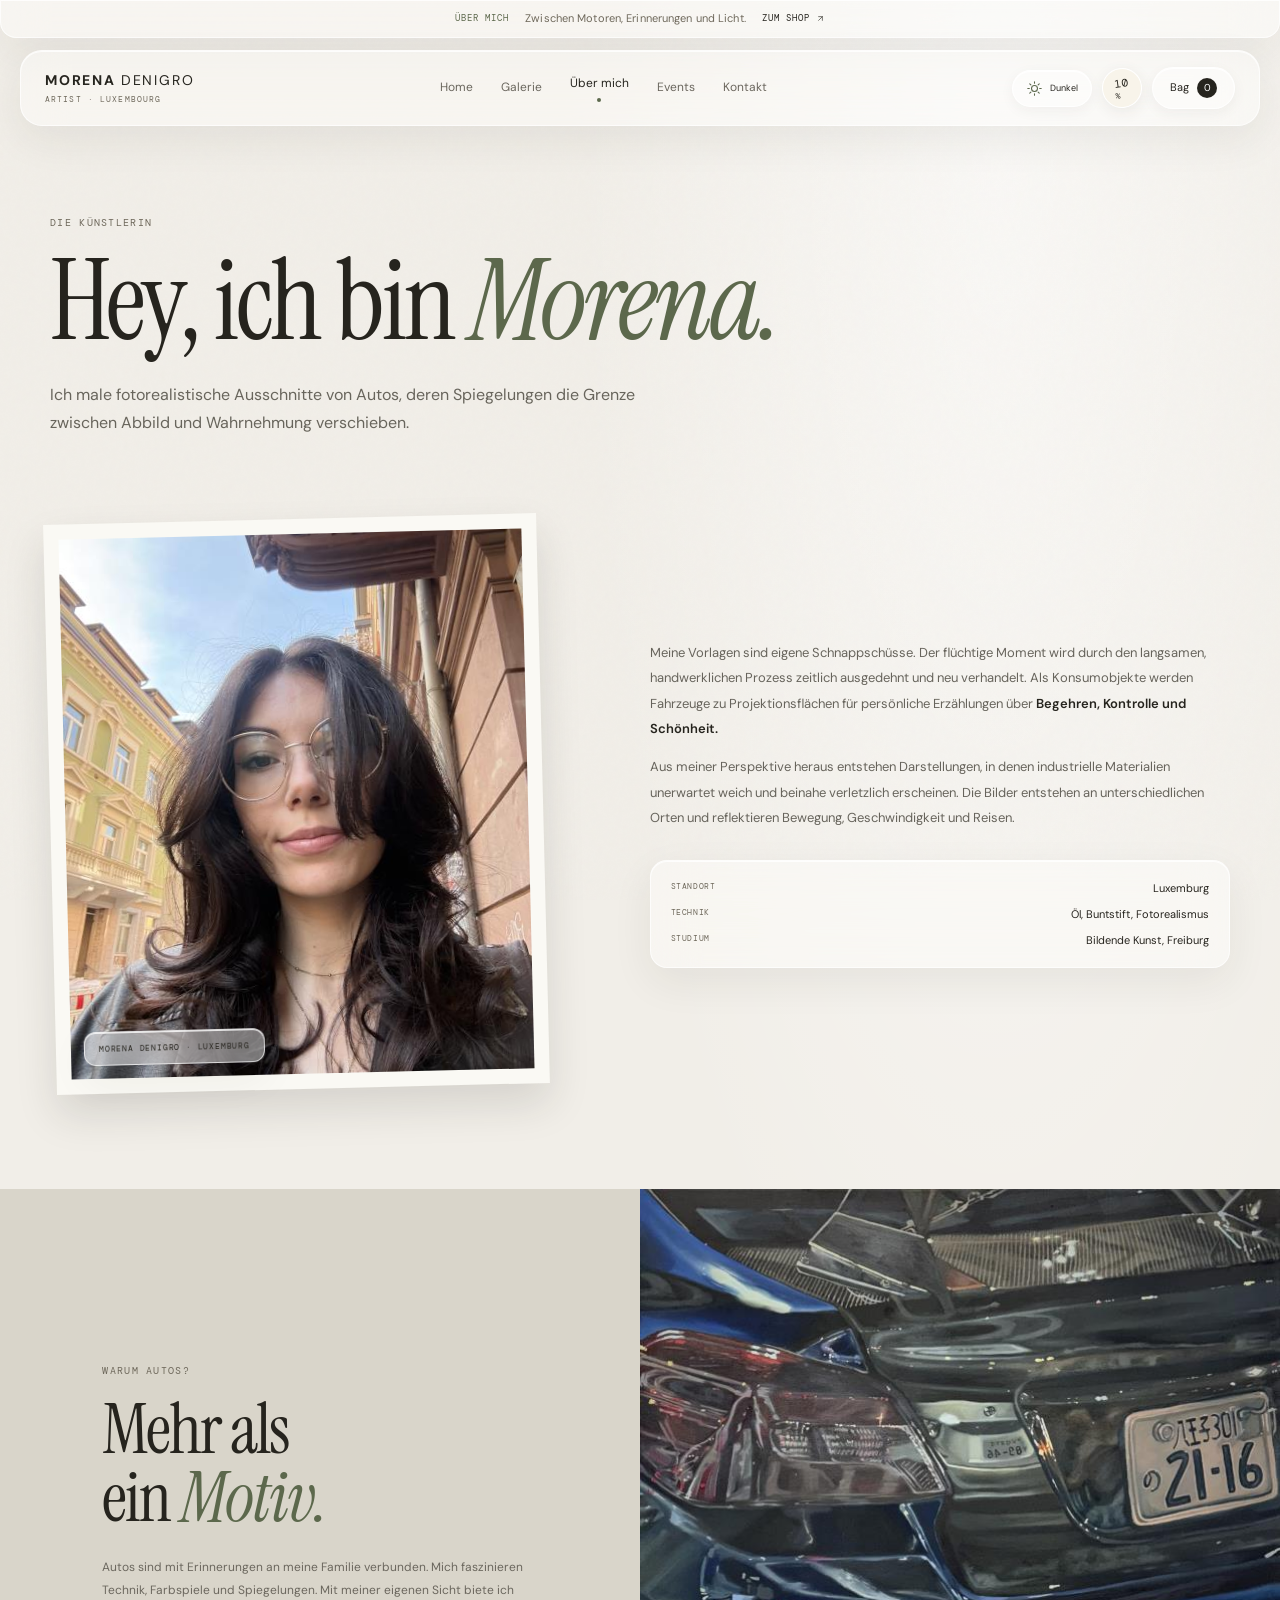
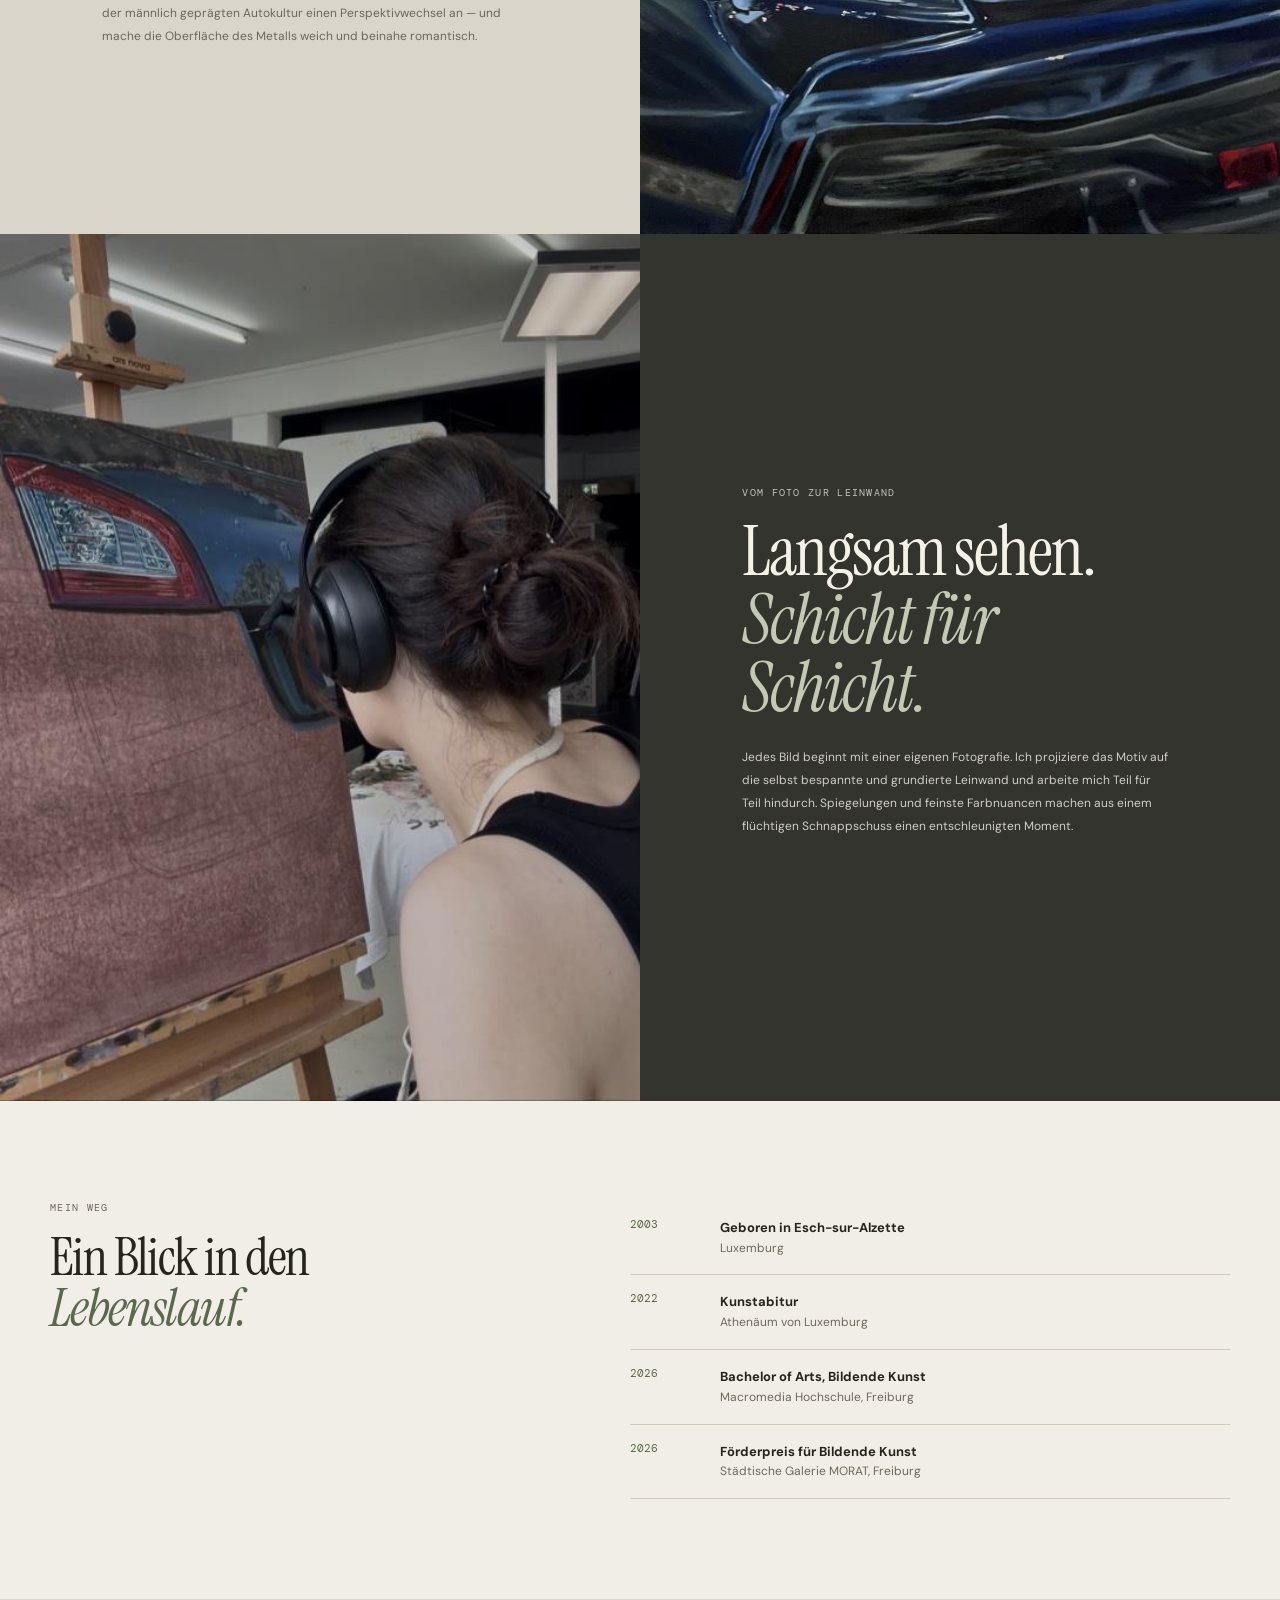
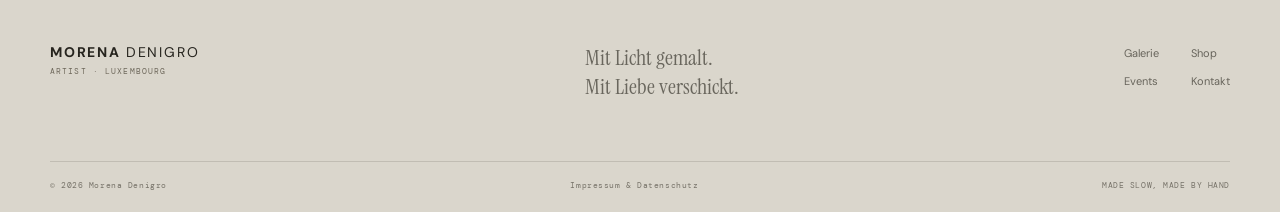
==== commit d6ee5221: "Replace emoji-like arrows with SVG icons" ====
--- a/about.html
+++ b/about.html
@@ -1 +1 @@
-<!doctype html><html lang="de"><head><meta charset="utf-8"><meta name="viewport" content="width=device-width,initial-scale=1"><title>Über mich — Morena Denigro</title><link rel="stylesheet" href="style.css"><script defer src="app.js"></script></head><body><div class="announcement glass"><span>ÜBER MICH</span><p>Zwischen Motoren, Erinnerungen und Licht.</p><a href="shop.html">Zum Shop ↗</a></div><header class="site-header glass"><a class="wordmark" href="index.html">MORENA <i>DENIGRO</i><small>ARTIST · LUXEMBOURG</small></a><button class="menu-toggle" aria-label="Menü öffnen"><svg class="menu-icon" aria-hidden="true" viewBox="0 0 24 24"><path d="M4 7h16M4 12h16M4 17h16"/></svg></button><nav><a href="index.html">Home</a><a href="galerie.html">Galerie</a><a class="active" href="about.html">Über mich</a><a href="events.html">Events</a><a href="contact.html">Kontakt</a></nav><div class="header-actions"><a class="sale-pill" href="index.html#newsletter">10<span>%</span></a><button class="cart-open glass-button">Bag <span class="cart-count">0</span></button></div></header><main><section class="page-hero wrap"><p class="eyebrow">DIE KÜNSTLERIN</p><h1>Hey, ich bin <em>Morena.</em></h1><p class="lede">Ich male fotorealistische Ausschnitte von Autos, deren Spiegelungen die Grenze zwischen Abbild und Wahrnehmung verschieben.</p></section><section class="about-main wrap"><figure class="about-portrait"><img src="bilder/portrait.jpg" alt="Porträt von Morena Denigro"><figcaption class="glass">MORENA DENIGRO · LUXEMBURG</figcaption></figure><div class="about-text"><p>Meine Vorlagen sind eigene Schnappschüsse. Der flüchtige Moment wird durch den langsamen, handwerklichen Prozess zeitlich ausgedehnt und neu verhandelt. Als Konsumobjekte werden Fahrzeuge zu Projektionsflächen für persönliche Erzählungen über <b>Begehren, Kontrolle und Schönheit.</b></p><p>Aus meiner Perspektive heraus entstehen Darstellungen, in denen industrielle Materialien unerwartet weich und beinahe verletzlich erscheinen. Die Bilder entstehen an unterschiedlichen Orten und reflektieren Bewegung, Geschwindigkeit und Reisen.</p><div class="fact-card glass"><span>STANDORT <b>Luxemburg</b></span><span>TECHNIK <b>Öl, Buntstift, Fotorealismus</b></span><span>STUDIUM <b>Bildende Kunst, Freiburg</b></span></div></div></section><section class="process-section"><div class="process-copy"><p class="eyebrow">WARUM AUTOS?</p><h2>Mehr als<br>ein <em>Motiv.</em></h2><p>Autos sind mit Erinnerungen an meine Familie verbunden. Mich faszinieren Technik, Farbspiele und Spiegelungen. Mit meiner eigenen Sicht biete ich der männlich geprägten Autokultur einen Perspektivwechsel an — und mache die Oberfläche des Metalls weich und beinahe romantisch.</p></div><img src="bilder/warum-autos.jpg" alt="Detail eines fotorealistischen Autogemäldes" loading="lazy"></section><section class="process-section reverse"><img src="bilder/skizze-leinwand.jpg" alt="Morena arbeitet an einem Gemälde" loading="lazy"><div class="process-copy"><p class="eyebrow">VOM FOTO ZUR LEINWAND</p><h2>Langsam sehen.<br><em>Schicht für Schicht.</em></h2><p>Jedes Bild beginnt mit einer eigenen Fotografie. Ich projiziere das Motiv auf die selbst bespannte und grundierte Leinwand und arbeite mich Teil für Teil hindurch. Spiegelungen und feinste Farbnuancen machen aus einem flüchtigen Schnappschuss einen entschleunigten Moment.</p></div></section><section class="cv-section wrap"><div><p class="eyebrow">MEIN WEG</p><h2>Ein Blick in den <em>Lebenslauf.</em></h2></div><div class="timeline"><article><time>2003</time><p><b>Geboren in Esch-sur-Alzette</b><br>Luxemburg</p></article><article><time>2022</time><p><b>Kunstabitur</b><br>Athenäum von Luxemburg</p></article><article><time>2026</time><p><b>Bachelor of Arts, Bildende Kunst</b><br>Macromedia Hochschule, Freiburg</p></article><article><time>2026</time><p><b>Förderpreis für Bildende Kunst</b><br>Städtische Galerie MORAT, Freiburg</p></article></div></section></main><footer class="footer"><div class="footer-top"><a class="wordmark" href="index.html">MORENA <i>DENIGRO</i><small>ARTIST · LUXEMBOURG</small></a><p>Mit Licht gemalt.<br>Mit Liebe verschickt.</p><div class="footer-links"><a href="galerie.html">Galerie</a><a href="shop.html">Shop</a><a href="events.html">Events</a><a href="contact.html">Kontakt</a></div></div><div class="footer-bottom"><span>© 2026 Morena Denigro</span><a href="legal.html">Impressum & Datenschutz</a><span>MADE SLOW, MADE BY HAND</span></div></footer><div class="cart-overlay"><aside class="cart-panel glass"><div class="cart-heading"><div><p class="eyebrow">DEINE AUSWAHL</p><h2>Warenkorb <span class="cart-count">0</span></h2></div><button class="cart-close">×</button></div><div class="cart-content"></div></aside></div><div class="toast"></div></body></html>
+<!doctype html><html lang="de"><head><meta charset="utf-8"><meta name="viewport" content="width=device-width,initial-scale=1"><title>Über mich — Morena Denigro</title><link rel="stylesheet" href="style.css"><script defer src="app.js"></script></head><body><div class="announcement glass"><span>ÜBER MICH</span><p>Zwischen Motoren, Erinnerungen und Licht.</p><a href="shop.html">Zum Shop <svg class="icon-inline icon-up-right" aria-hidden="true" focusable="false" viewBox="0 0 24 24"><path d="M7 17 17 7M7 7h10v10"/></svg></a></div><header class="site-header glass"><a class="wordmark" href="index.html">MORENA <i>DENIGRO</i><small>ARTIST · LUXEMBOURG</small></a><button class="menu-toggle" aria-label="Menü öffnen"><svg class="menu-icon" aria-hidden="true" viewBox="0 0 24 24"><path d="M4 7h16M4 12h16M4 17h16"/></svg></button><nav><a href="index.html">Home</a><a href="galerie.html">Galerie</a><a class="active" href="about.html">Über mich</a><a href="events.html">Events</a><a href="contact.html">Kontakt</a></nav><div class="header-actions"><a class="sale-pill" href="index.html#newsletter">10<span>%</span></a><button class="cart-open glass-button">Bag <span class="cart-count">0</span></button></div></header><main><section class="page-hero wrap"><p class="eyebrow">DIE KÜNSTLERIN</p><h1>Hey, ich bin <em>Morena.</em></h1><p class="lede">Ich male fotorealistische Ausschnitte von Autos, deren Spiegelungen die Grenze zwischen Abbild und Wahrnehmung verschieben.</p></section><section class="about-main wrap"><figure class="about-portrait"><img src="bilder/portrait.jpg" alt="Porträt von Morena Denigro"><figcaption class="glass">MORENA DENIGRO · LUXEMBURG</figcaption></figure><div class="about-text"><p>Meine Vorlagen sind eigene Schnappschüsse. Der flüchtige Moment wird durch den langsamen, handwerklichen Prozess zeitlich ausgedehnt und neu verhandelt. Als Konsumobjekte werden Fahrzeuge zu Projektionsflächen für persönliche Erzählungen über <b>Begehren, Kontrolle und Schönheit.</b></p><p>Aus meiner Perspektive heraus entstehen Darstellungen, in denen industrielle Materialien unerwartet weich und beinahe verletzlich erscheinen. Die Bilder entstehen an unterschiedlichen Orten und reflektieren Bewegung, Geschwindigkeit und Reisen.</p><div class="fact-card glass"><span>STANDORT <b>Luxemburg</b></span><span>TECHNIK <b>Öl, Buntstift, Fotorealismus</b></span><span>STUDIUM <b>Bildende Kunst, Freiburg</b></span></div></div></section><section class="process-section"><div class="process-copy"><p class="eyebrow">WARUM AUTOS?</p><h2>Mehr als<br>ein <em>Motiv.</em></h2><p>Autos sind mit Erinnerungen an meine Familie verbunden. Mich faszinieren Technik, Farbspiele und Spiegelungen. Mit meiner eigenen Sicht biete ich der männlich geprägten Autokultur einen Perspektivwechsel an — und mache die Oberfläche des Metalls weich und beinahe romantisch.</p></div><img src="bilder/warum-autos.jpg" alt="Detail eines fotorealistischen Autogemäldes" loading="lazy"></section><section class="process-section reverse"><img src="bilder/skizze-leinwand.jpg" alt="Morena arbeitet an einem Gemälde" loading="lazy"><div class="process-copy"><p class="eyebrow">VOM FOTO ZUR LEINWAND</p><h2>Langsam sehen.<br><em>Schicht für Schicht.</em></h2><p>Jedes Bild beginnt mit einer eigenen Fotografie. Ich projiziere das Motiv auf die selbst bespannte und grundierte Leinwand und arbeite mich Teil für Teil hindurch. Spiegelungen und feinste Farbnuancen machen aus einem flüchtigen Schnappschuss einen entschleunigten Moment.</p></div></section><section class="cv-section wrap"><div><p class="eyebrow">MEIN WEG</p><h2>Ein Blick in den <em>Lebenslauf.</em></h2></div><div class="timeline"><article><time>2003</time><p><b>Geboren in Esch-sur-Alzette</b><br>Luxemburg</p></article><article><time>2022</time><p><b>Kunstabitur</b><br>Athenäum von Luxemburg</p></article><article><time>2026</time><p><b>Bachelor of Arts, Bildende Kunst</b><br>Macromedia Hochschule, Freiburg</p></article><article><time>2026</time><p><b>Förderpreis für Bildende Kunst</b><br>Städtische Galerie MORAT, Freiburg</p></article></div></section></main><footer class="footer"><div class="footer-top"><a class="wordmark" href="index.html">MORENA <i>DENIGRO</i><small>ARTIST · LUXEMBOURG</small></a><p>Mit Licht gemalt.<br>Mit Liebe verschickt.</p><div class="footer-links"><a href="galerie.html">Galerie</a><a href="shop.html">Shop</a><a href="events.html">Events</a><a href="contact.html">Kontakt</a></div></div><div class="footer-bottom"><span>© 2026 Morena Denigro</span><a href="legal.html">Impressum & Datenschutz</a><span>MADE SLOW, MADE BY HAND</span></div></footer><div class="cart-overlay"><aside class="cart-panel glass"><div class="cart-heading"><div><p class="eyebrow">DEINE AUSWAHL</p><h2>Warenkorb <span class="cart-count">0</span></h2></div><button class="cart-close" aria-label="Warenkorb schließen"><svg class="icon-inline icon-close" aria-hidden="true" focusable="false" viewBox="0 0 24 24"><path d="m6 6 12 12M18 6 6 18"/></svg></button></div><div class="cart-content"></div></aside></div><div class="toast"></div></body></html>
--- a/style.css
+++ b/style.css
@@ -136,3 +136,20 @@
   .featured-grid{overflow-x:auto;overflow-y:hidden;overscroll-behavior:contain;touch-action:pan-x}
   .featured-grid .art-card{min-height:0}
 }
+
+
+/* Draw navigation marks as consistent line icons instead of font glyphs. */
+.icon-inline{display:inline-block;width:1em;height:1em;min-width:.85em;flex:none;vertical-align:-.16em;fill:none;stroke:currentColor;stroke-width:1.65;stroke-linecap:round;stroke-linejoin:round}
+.icon-close{width:18px;height:18px;min-width:18px;vertical-align:middle}
+.contact-social-icon{width:19px;height:19px;fill:none;stroke:currentColor;stroke-width:1.5;stroke-linecap:round;stroke-linejoin:round}
+.contact-social-dot{fill:currentColor;stroke:none}
+@media(min-width:681px){.gallery-grid>.art-card:last-child:nth-child(3n + 1){grid-column:2}}
+@media(max-width:680px){
+  .announcement{display:grid;grid-template-columns:minmax(0,1fr) auto;grid-template-rows:auto auto;justify-content:stretch;align-items:center;gap:2px 12px;min-height:42px;height:auto;padding:7px 14px 6px}
+  .announcement>span{grid-column:1;grid-row:1}
+  .announcement>a{grid-column:2;grid-row:1;justify-self:end}
+  .announcement p{grid-column:1/-1;grid-row:2;max-width:none;overflow:visible;text-overflow:clip;white-space:normal;font-size:8px;line-height:1.25;text-align:center}
+  .mobile-dock{transition:transform .25s var(--ease),opacity .25s var(--ease),visibility .25s}
+  .mobile-dock.is-hidden{transform:translate(-50%,calc(100% + 24px));opacity:0;visibility:hidden;pointer-events:none}
+  .mobile-dock.is-hidden a{pointer-events:none}
+}
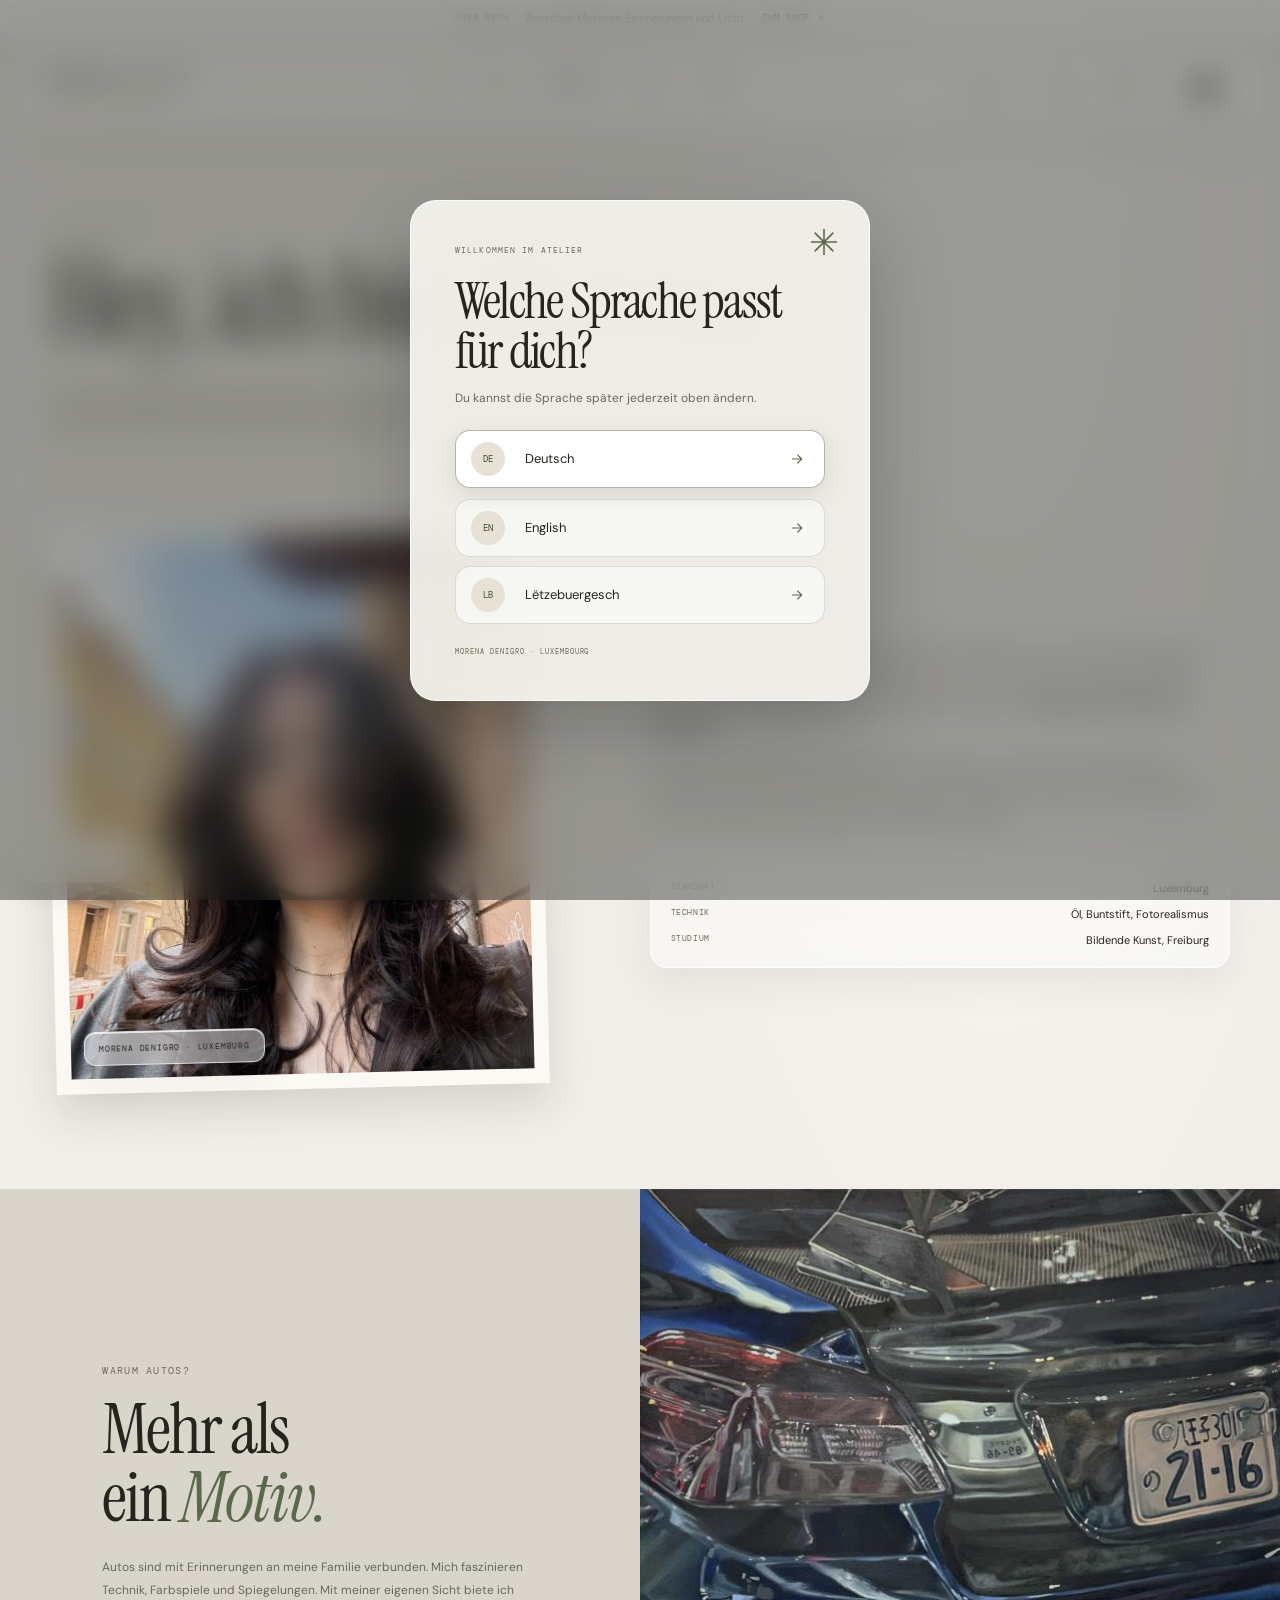
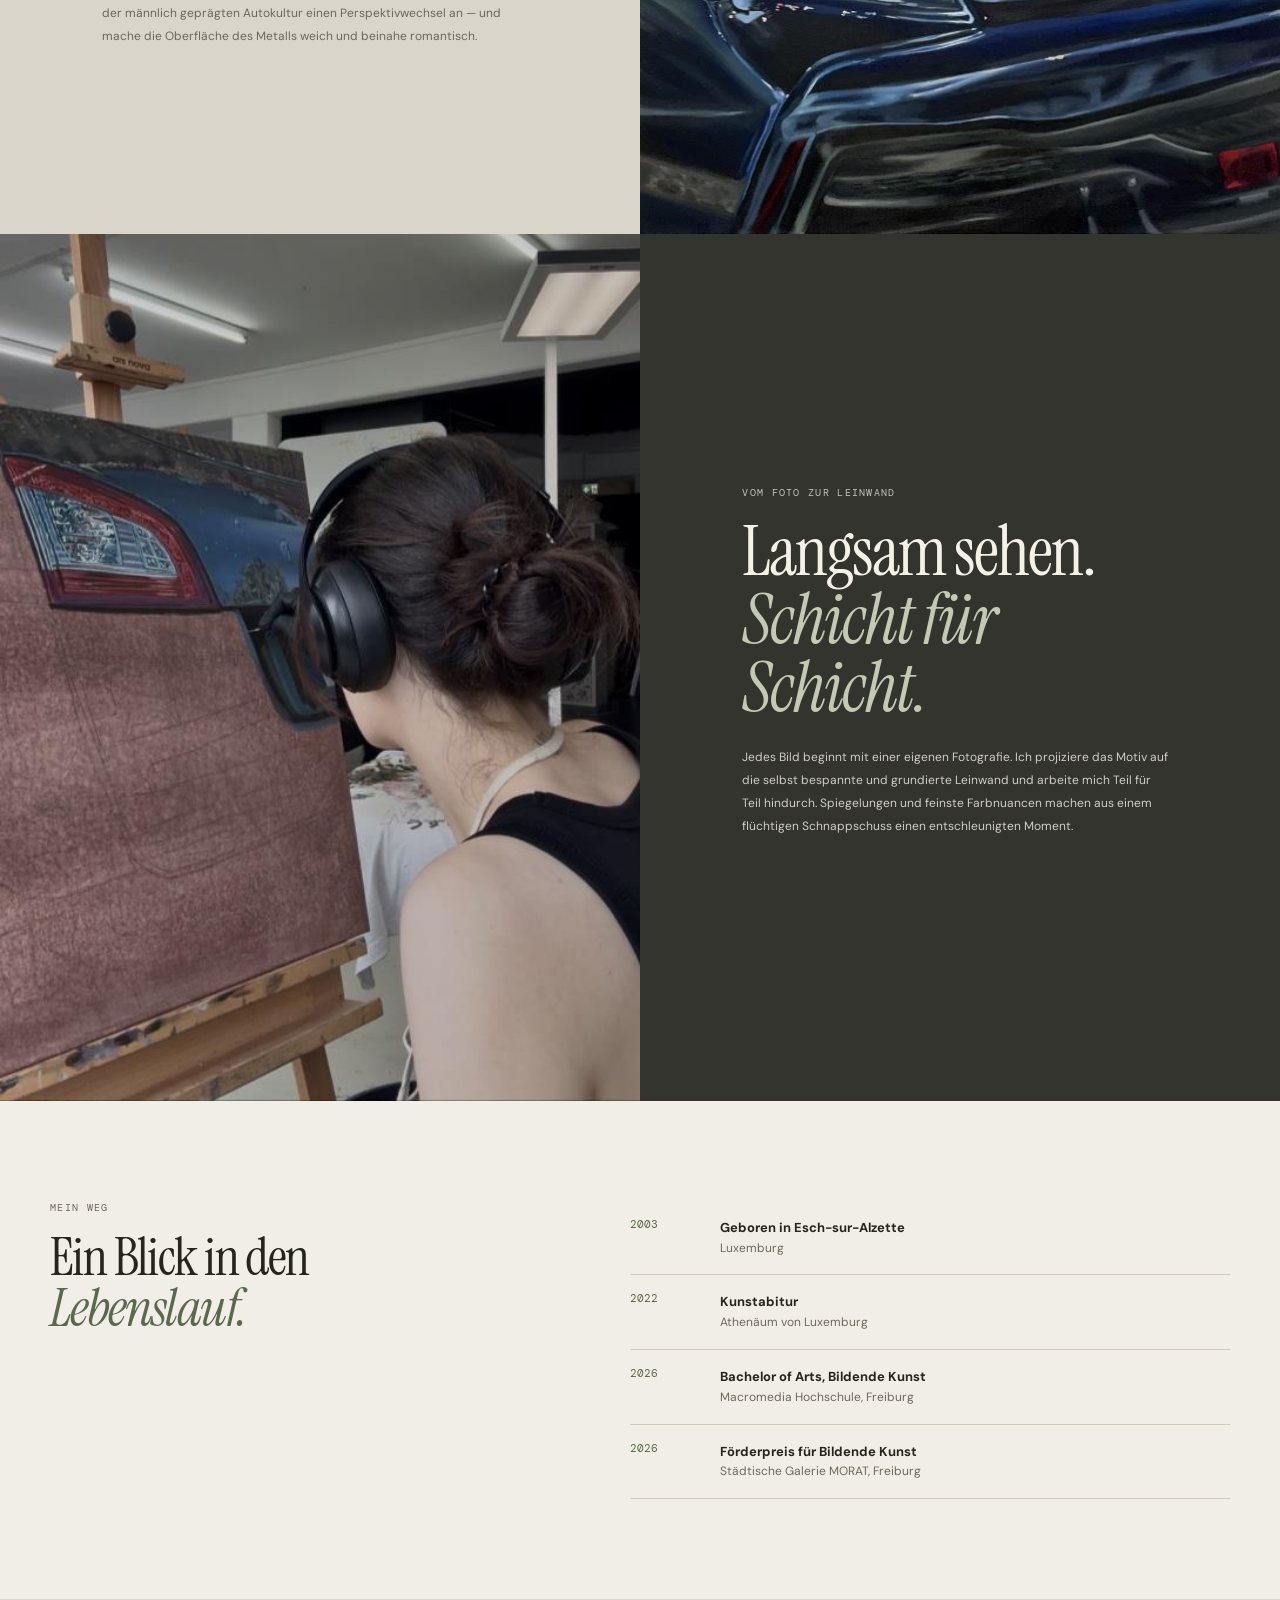
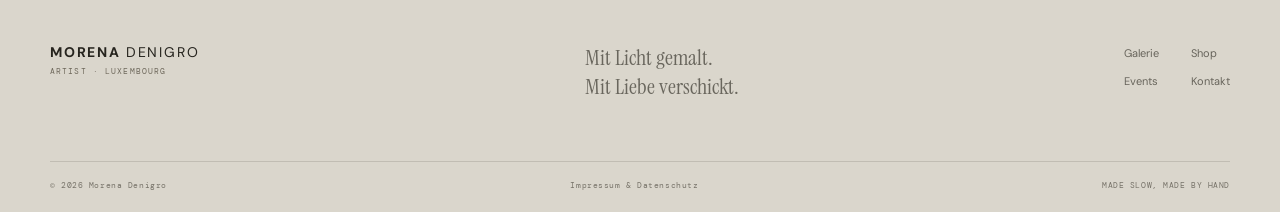
==== commit 9c76c553: "Add localized art portfolio interactions" ====
--- a/about.html
+++ b/about.html
@@ -1 +1 @@
-<!doctype html><html lang="de"><head><meta charset="utf-8"><meta name="viewport" content="width=device-width,initial-scale=1"><title>Über mich — Morena Denigro</title><link rel="stylesheet" href="style.css"><script defer src="app.js"></script></head><body><div class="announcement glass"><span>ÜBER MICH</span><p>Zwischen Motoren, Erinnerungen und Licht.</p><a href="shop.html">Zum Shop <svg class="icon-inline icon-up-right" aria-hidden="true" focusable="false" viewBox="0 0 24 24"><path d="M7 17 17 7M7 7h10v10"/></svg></a></div><header class="site-header glass"><a class="wordmark" href="index.html">MORENA <i>DENIGRO</i><small>ARTIST · LUXEMBOURG</small></a><button class="menu-toggle" aria-label="Menü öffnen"><svg class="menu-icon" aria-hidden="true" viewBox="0 0 24 24"><path d="M4 7h16M4 12h16M4 17h16"/></svg></button><nav><a href="index.html">Home</a><a href="galerie.html">Galerie</a><a class="active" href="about.html">Über mich</a><a href="events.html">Events</a><a href="contact.html">Kontakt</a></nav><div class="header-actions"><a class="sale-pill" href="index.html#newsletter">10<span>%</span></a><button class="cart-open glass-button">Bag <span class="cart-count">0</span></button></div></header><main><section class="page-hero wrap"><p class="eyebrow">DIE KÜNSTLERIN</p><h1>Hey, ich bin <em>Morena.</em></h1><p class="lede">Ich male fotorealistische Ausschnitte von Autos, deren Spiegelungen die Grenze zwischen Abbild und Wahrnehmung verschieben.</p></section><section class="about-main wrap"><figure class="about-portrait"><img src="bilder/portrait.jpg" alt="Porträt von Morena Denigro"><figcaption class="glass">MORENA DENIGRO · LUXEMBURG</figcaption></figure><div class="about-text"><p>Meine Vorlagen sind eigene Schnappschüsse. Der flüchtige Moment wird durch den langsamen, handwerklichen Prozess zeitlich ausgedehnt und neu verhandelt. Als Konsumobjekte werden Fahrzeuge zu Projektionsflächen für persönliche Erzählungen über <b>Begehren, Kontrolle und Schönheit.</b></p><p>Aus meiner Perspektive heraus entstehen Darstellungen, in denen industrielle Materialien unerwartet weich und beinahe verletzlich erscheinen. Die Bilder entstehen an unterschiedlichen Orten und reflektieren Bewegung, Geschwindigkeit und Reisen.</p><div class="fact-card glass"><span>STANDORT <b>Luxemburg</b></span><span>TECHNIK <b>Öl, Buntstift, Fotorealismus</b></span><span>STUDIUM <b>Bildende Kunst, Freiburg</b></span></div></div></section><section class="process-section"><div class="process-copy"><p class="eyebrow">WARUM AUTOS?</p><h2>Mehr als<br>ein <em>Motiv.</em></h2><p>Autos sind mit Erinnerungen an meine Familie verbunden. Mich faszinieren Technik, Farbspiele und Spiegelungen. Mit meiner eigenen Sicht biete ich der männlich geprägten Autokultur einen Perspektivwechsel an — und mache die Oberfläche des Metalls weich und beinahe romantisch.</p></div><img src="bilder/warum-autos.jpg" alt="Detail eines fotorealistischen Autogemäldes" loading="lazy"></section><section class="process-section reverse"><img src="bilder/skizze-leinwand.jpg" alt="Morena arbeitet an einem Gemälde" loading="lazy"><div class="process-copy"><p class="eyebrow">VOM FOTO ZUR LEINWAND</p><h2>Langsam sehen.<br><em>Schicht für Schicht.</em></h2><p>Jedes Bild beginnt mit einer eigenen Fotografie. Ich projiziere das Motiv auf die selbst bespannte und grundierte Leinwand und arbeite mich Teil für Teil hindurch. Spiegelungen und feinste Farbnuancen machen aus einem flüchtigen Schnappschuss einen entschleunigten Moment.</p></div></section><section class="cv-section wrap"><div><p class="eyebrow">MEIN WEG</p><h2>Ein Blick in den <em>Lebenslauf.</em></h2></div><div class="timeline"><article><time>2003</time><p><b>Geboren in Esch-sur-Alzette</b><br>Luxemburg</p></article><article><time>2022</time><p><b>Kunstabitur</b><br>Athenäum von Luxemburg</p></article><article><time>2026</time><p><b>Bachelor of Arts, Bildende Kunst</b><br>Macromedia Hochschule, Freiburg</p></article><article><time>2026</time><p><b>Förderpreis für Bildende Kunst</b><br>Städtische Galerie MORAT, Freiburg</p></article></div></section></main><footer class="footer"><div class="footer-top"><a class="wordmark" href="index.html">MORENA <i>DENIGRO</i><small>ARTIST · LUXEMBOURG</small></a><p>Mit Licht gemalt.<br>Mit Liebe verschickt.</p><div class="footer-links"><a href="galerie.html">Galerie</a><a href="shop.html">Shop</a><a href="events.html">Events</a><a href="contact.html">Kontakt</a></div></div><div class="footer-bottom"><span>© 2026 Morena Denigro</span><a href="legal.html">Impressum & Datenschutz</a><span>MADE SLOW, MADE BY HAND</span></div></footer><div class="cart-overlay"><aside class="cart-panel glass"><div class="cart-heading"><div><p class="eyebrow">DEINE AUSWAHL</p><h2>Warenkorb <span class="cart-count">0</span></h2></div><button class="cart-close" aria-label="Warenkorb schließen"><svg class="icon-inline icon-close" aria-hidden="true" focusable="false" viewBox="0 0 24 24"><path d="m6 6 12 12M18 6 6 18"/></svg></button></div><div class="cart-content"></div></aside></div><div class="toast"></div></body></html>
+<!doctype html><html lang="de"><head><meta charset="utf-8"><meta name="viewport" content="width=device-width,initial-scale=1"><title>Über mich — Morena Denigro</title><link rel="stylesheet" href="style.css"><script defer src="app.js"></script><script defer src="site-locales.js"></script><script defer src="site-enhancements.js"></script></head><body><div class="announcement glass"><span>ÜBER MICH</span><p>Zwischen Motoren, Erinnerungen und Licht.</p><a href="shop.html">Zum Shop <svg class="icon-inline icon-up-right" aria-hidden="true" focusable="false" viewBox="0 0 24 24"><path d="M7 17 17 7M7 7h10v10"/></svg></a></div><header class="site-header glass"><a class="wordmark" href="index.html">MORENA <i>DENIGRO</i><small>ARTIST · LUXEMBOURG</small></a><button class="menu-toggle" aria-label="Menü öffnen" aria-expanded="false"><svg class="menu-icon" aria-hidden="true" viewBox="0 0 24 24"><path d="M4 7h16M4 12h16M4 17h16"/></svg></button><nav><a href="index.html">Home</a><a href="galerie.html">Galerie</a><a class="active" href="about.html">Über mich</a><a href="events.html">Events</a><a href="contact.html">Kontakt</a></nav><div class="header-actions"><a class="sale-pill" href="index.html#newsletter">10<span>%</span></a><button class="cart-open glass-button">Bag <span class="cart-count">0</span></button></div></header><main><section class="page-hero wrap"><p class="eyebrow">DIE KÜNSTLERIN</p><h1>Hey, ich bin <em>Morena.</em></h1><p class="lede">Ich male fotorealistische Ausschnitte von Autos, deren Spiegelungen die Grenze zwischen Abbild und Wahrnehmung verschieben.</p></section><section class="about-main wrap"><figure class="about-portrait"><img src="bilder/portrait.jpg" alt="Porträt von Morena Denigro"><figcaption class="glass">MORENA DENIGRO · LUXEMBURG</figcaption></figure><div class="about-text"><p>Meine Vorlagen sind eigene Schnappschüsse. Der flüchtige Moment wird durch den langsamen, handwerklichen Prozess zeitlich ausgedehnt und neu verhandelt. Als Konsumobjekte werden Fahrzeuge zu Projektionsflächen für persönliche Erzählungen über <b>Begehren, Kontrolle und Schönheit.</b></p><p>Aus meiner Perspektive heraus entstehen Darstellungen, in denen industrielle Materialien unerwartet weich und beinahe verletzlich erscheinen. Die Bilder entstehen an unterschiedlichen Orten und reflektieren Bewegung, Geschwindigkeit und Reisen.</p><div class="fact-card glass"><span>STANDORT <b>Luxemburg</b></span><span>TECHNIK <b>Öl, Buntstift, Fotorealismus</b></span><span>STUDIUM <b>Bildende Kunst, Freiburg</b></span></div></div></section><section class="process-section"><div class="process-copy"><p class="eyebrow">WARUM AUTOS?</p><h2>Mehr als<br>ein <em>Motiv.</em></h2><p>Autos sind mit Erinnerungen an meine Familie verbunden. Mich faszinieren Technik, Farbspiele und Spiegelungen. Mit meiner eigenen Sicht biete ich der männlich geprägten Autokultur einen Perspektivwechsel an — und mache die Oberfläche des Metalls weich und beinahe romantisch.</p></div><img src="bilder/warum-autos.jpg" alt="Detail eines fotorealistischen Autogemäldes" loading="lazy"></section><section class="process-section reverse"><img src="bilder/skizze-leinwand.jpg" alt="Morena arbeitet an einem Gemälde" loading="lazy"><div class="process-copy"><p class="eyebrow">VOM FOTO ZUR LEINWAND</p><h2>Langsam sehen.<br><em>Schicht für Schicht.</em></h2><p>Jedes Bild beginnt mit einer eigenen Fotografie. Ich projiziere das Motiv auf die selbst bespannte und grundierte Leinwand und arbeite mich Teil für Teil hindurch. Spiegelungen und feinste Farbnuancen machen aus einem flüchtigen Schnappschuss einen entschleunigten Moment.</p></div></section><section class="cv-section wrap"><div><p class="eyebrow">MEIN WEG</p><h2>Ein Blick in den <em>Lebenslauf.</em></h2></div><div class="timeline"><article><time>2003</time><p><b>Geboren in Esch-sur-Alzette</b><br>Luxemburg</p></article><article><time>2022</time><p><b>Kunstabitur</b><br>Athenäum von Luxemburg</p></article><article><time>2026</time><p><b>Bachelor of Arts, Bildende Kunst</b><br>Macromedia Hochschule, Freiburg</p></article><article><time>2026</time><p><b>Förderpreis für Bildende Kunst</b><br>Städtische Galerie MORAT, Freiburg</p></article></div></section></main><footer class="footer"><div class="footer-top"><a class="wordmark" href="index.html">MORENA <i>DENIGRO</i><small>ARTIST · LUXEMBOURG</small></a><p>Mit Licht gemalt.<br>Mit Liebe verschickt.</p><div class="footer-links"><a href="galerie.html">Galerie</a><a href="shop.html">Shop</a><a href="events.html">Events</a><a href="contact.html">Kontakt</a></div></div><div class="footer-bottom"><span>© 2026 Morena Denigro</span><a href="legal.html">Impressum & Datenschutz</a><span>MADE SLOW, MADE BY HAND</span></div></footer><div class="cart-overlay"><aside class="cart-panel glass"><div class="cart-heading"><div><p class="eyebrow">DEINE AUSWAHL</p><h2>Warenkorb <span class="cart-count">0</span></h2></div><button class="cart-close" aria-label="Warenkorb schließen"><svg class="icon-inline icon-close" aria-hidden="true" focusable="false" viewBox="0 0 24 24"><path d="m6 6 12 12M18 6 6 18"/></svg></button></div><div class="cart-content"></div></aside></div><div class="toast"></div></body></html>
--- a/style.css
+++ b/style.css
@@ -153,3 +153,131 @@
   .mobile-dock.is-hidden{transform:translate(-50%,calc(100% + 24px));opacity:0;visibility:hidden;pointer-events:none}
   .mobile-dock.is-hidden a{pointer-events:none}
 }
+
+
+/* Studio interaction layer: editorial loader, language choice and responsive cards. */
+.menu-toggle{width:40px;height:40px;padding:0;place-items:center;border:1px solid rgba(92,104,76,.2);border-radius:50%;background:rgba(249,248,244,.72);box-shadow:inset 0 1px rgba(255,255,255,.8),0 5px 16px rgba(38,36,30,.08);backdrop-filter:blur(16px);-webkit-backdrop-filter:blur(16px);cursor:pointer}
+.menu-icon{width:19px;height:19px;fill:none;stroke:var(--moss-deep);stroke-width:1.8;stroke-linecap:round;transition:transform .3s var(--ease),stroke .3s}
+.menu-toggle[aria-expanded=true]{background:rgba(92,104,76,.12);border-color:rgba(92,104,76,.34)}
+.menu-toggle[aria-expanded=true] .menu-icon{transform:rotate(90deg)}
+html[data-theme=dark] .menu-toggle{background:rgba(36,37,31,.72);border-color:#4b4d41}
+html[data-theme=dark] .menu-icon{stroke:#c2c9a8}
+.appearance-toggle{position:relative;width:68px;height:40px;padding:3px!important;display:inline-flex;align-items:center;justify-content:center;border-radius:99px!important;background:rgba(255,255,255,.46)!important;border-color:rgba(255,255,255,.78)!important;backdrop-filter:blur(18px);-webkit-backdrop-filter:blur(18px)}
+.theme-switch-shell{position:relative;width:100%;height:100%;display:flex;align-items:center;justify-content:space-between;padding:0 8px;color:var(--moss-deep)}
+.theme-switch-shell svg{width:15px;height:15px;fill:none;stroke:currentColor;stroke-width:1.6;stroke-linecap:round;stroke-linejoin:round;z-index:1}
+.theme-switch-thumb{position:absolute;left:1px;top:1px;width:30px;height:30px;border-radius:50%;background:linear-gradient(145deg,rgba(255,255,255,.96),rgba(231,226,213,.82));border:1px solid rgba(255,255,255,.9);box-shadow:0 2px 9px rgba(38,36,30,.18),inset 0 1px white;transition:transform .35s var(--ease)}
+html[data-theme=dark] .theme-switch-thumb{transform:translateX(29px);background:linear-gradient(145deg,#59634d,#3f4a34);border-color:#7c876d}
+html[data-theme=dark] .appearance-toggle{background:rgba(34,35,29,.7)!important;border-color:rgba(255,255,255,.14)!important}
+html[data-theme=dark] .theme-switch-shell{color:#d8dfc4}
+.language-open{height:40px;min-width:52px;padding:7px 9px;display:inline-flex;align-items:center;justify-content:center;gap:6px;border-radius:99px;font:8px var(--mono);letter-spacing:.07em;color:var(--ink)}
+.language-globe{width:15px;height:15px;fill:none;stroke:var(--moss);stroke-width:1.5;stroke-linecap:round;stroke-linejoin:round}
+html[data-theme=dark] .language-open{color:var(--ink)}
+.language-gate{position:fixed;z-index:125;inset:0;display:none;place-items:center;overflow:auto;padding:20px;background:rgba(28,29,25,.42);backdrop-filter:blur(17px);-webkit-backdrop-filter:blur(17px)}
+.language-gate.is-open{display:grid}
+.language-panel{position:relative;width:min(460px,100%);max-height:calc(100dvh - 40px);overflow:auto;padding:clamp(26px,6vw,44px);border-radius:26px;background:rgba(247,245,238,.94);border:1px solid rgba(255,255,255,.85);box-shadow:0 26px 80px rgba(23,24,20,.24);animation:language-arrive .55s var(--ease) both}
+.language-kicker,.language-footnote{display:block;font:8px var(--mono);letter-spacing:.14em;color:var(--muted);text-transform:uppercase}
+.language-spark{position:absolute;right:30px;top:26px;width:30px;height:30px;color:var(--moss)}
+.language-spark svg{width:100%;height:100%;fill:none;stroke:currentColor;stroke-width:1.25;stroke-linecap:round}
+.language-panel h2{max-width:330px;margin:22px 0 12px;font:clamp(37px,8vw,51px)/.98 var(--serif);letter-spacing:-.035em}
+.language-intro{margin:0 0 23px;color:var(--muted);font-size:12px}
+.language-form{display:grid;gap:9px}
+.language-choice{min-height:58px;display:grid;grid-template-columns:42px 1fr 20px;align-items:center;gap:12px;padding:10px 15px;border:1px solid rgba(92,104,76,.19);border-radius:15px;background:rgba(255,255,255,.58);text-align:left;font-size:13px;cursor:pointer;transition:transform .24s var(--ease),background .24s,border-color .24s,box-shadow .24s}
+.language-choice:hover,.language-choice:focus-visible{transform:translateY(-2px);background:#fff;border-color:rgba(92,104,76,.48);box-shadow:0 8px 24px rgba(38,36,30,.1);outline:none}
+.language-code{display:grid;place-items:center;width:34px;height:34px;border-radius:50%;background:var(--cream);color:var(--moss-deep);font:9px var(--mono)}
+.language-choice>svg{width:16px;height:16px;fill:none;stroke:var(--moss);stroke-width:1.6;stroke-linecap:round;stroke-linejoin:round}
+.language-footnote{margin-top:23px;font-size:7px}
+@keyframes language-arrive{from{opacity:0;transform:translateY(12px) scale(.985)}to{opacity:1;transform:none}}
+/* The Uiverse pencil-loader idea recoloured in Morena's moss, cream and ink. */
+.site-loader{position:fixed;z-index:150;inset:0;display:grid;place-items:center;background:var(--paper);opacity:0;visibility:hidden;transition:opacity .28s,visibility .28s}
+.site-loader.is-visible{opacity:1;visibility:visible}
+.loader-lockup{display:grid;justify-items:center;gap:13px}
+.pencil-loader{width:84px;height:84px;overflow:visible}
+.loader-track,.loader-progress{fill:none;stroke:var(--line);stroke-width:1.3}
+.loader-progress{stroke:var(--moss);stroke-dasharray:62 152;stroke-linecap:round;transform-origin:50% 50%;animation:loader-ring 1.6s linear infinite}
+.loader-pencil{transform-origin:50px 50px;animation:loader-pencil-orbit 2.4s linear infinite}
+.pencil-body{fill:var(--moss-deep)}.pencil-shaft{fill:#aab398}.pencil-tip{fill:var(--ink)}.pencil-eraser{fill:#c6b49b}.pencil-detail{fill:none;stroke:var(--paper);stroke-width:1.1}
+.loader-wordmark{font-size:11px;font-weight:700;letter-spacing:.13em}.loader-wordmark i{font-style:normal;font-weight:400}
+.loader-caption{font:7px var(--mono);letter-spacing:.17em;color:var(--muted)}
+@keyframes loader-ring{to{transform:rotate(360deg)}}@keyframes loader-pencil-orbit{to{transform:rotate(360deg)}}
+html[data-theme=dark] .site-loader{background:#11120f}
+/* Fanned, translucent choices for prints, originals and commissions. */
+.offers-grid{display:grid;grid-template-columns:repeat(3,minmax(0,1fr));gap:17px;align-items:stretch;perspective:1100px}
+.offer-card{position:relative;isolation:isolate;min-height:290px;padding:25px 24px 22px;border-radius:22px;display:flex;flex-direction:column;align-items:flex-start;overflow:hidden;background:linear-gradient(145deg,rgba(255,255,255,.72),rgba(231,226,213,.64));border:1px solid rgba(255,255,255,.85);box-shadow:0 14px 32px rgba(38,36,30,.08),inset 0 1px rgba(255,255,255,.92);transition:transform .38s var(--ease),box-shadow .38s var(--ease)}
+.offer-card:before{content:"";position:absolute;z-index:-1;width:180px;height:180px;right:-78px;top:-78px;border-radius:50%;background:radial-gradient(circle,rgba(92,104,76,.18),transparent 70%)}
+.offer-card:nth-child(1){transform:rotate(-1.35deg) translateY(5px)}.offer-card:nth-child(2){transform:translateY(-3px)}.offer-card:nth-child(3){transform:rotate(1.35deg) translateY(5px)}
+.offer-card:hover,.offer-card:focus-visible{z-index:2;transform:translateY(-9px) rotate(0);box-shadow:0 24px 42px rgba(38,36,30,.15),inset 0 1px white;outline:none}
+.offer-kicker{font:8px var(--mono);letter-spacing:.12em;color:var(--moss)}
+.offer-icon{width:49px;height:49px;margin:22px 0 15px;padding:10px;border-radius:15px;color:var(--moss-deep);background:rgba(255,255,255,.58);border:1px solid rgba(92,104,76,.12);fill:none;stroke:currentColor;stroke-width:1.4;stroke-linecap:round;stroke-linejoin:round}
+.offer-card h3{font:27px/1.05 var(--serif);margin:0 0 9px}.offer-card p{max-width:290px;margin:0 0 22px;color:var(--muted);font-size:11px;line-height:1.7}
+.offer-link{display:flex;align-items:center;gap:8px;margin-top:auto;font:8px var(--mono);letter-spacing:.04em;color:var(--ink)}
+.offer-link .icon-inline{width:13px;height:13px;min-width:13px}
+html[data-theme=dark] .offer-card{background:linear-gradient(145deg,rgba(50,51,44,.86),rgba(30,31,26,.82));border-color:rgba(255,255,255,.12);box-shadow:0 15px 32px rgba(0,0,0,.24),inset 0 1px rgba(255,255,255,.08)}
+html[data-theme=dark] .offer-icon{background:rgba(255,255,255,.06);border-color:rgba(255,255,255,.1)}
+/* Only the artwork face flips; title, status and purchase actions remain in place. */
+.art-flip-card{width:100%;aspect-ratio:1/.94;perspective:1100px}
+.art-flip-inner{position:relative;width:100%;height:100%;transform-style:preserve-3d;transition:transform .72s cubic-bezier(.2,.72,.2,1)}
+.art-flip-card.is-flipped .art-flip-inner{transform:rotateY(180deg)}
+.art-face{position:absolute;inset:0;overflow:hidden;border-radius:4px;backface-visibility:hidden;-webkit-backface-visibility:hidden}
+.art-face-front .art-image{position:absolute;inset:0;width:100%;height:100%;aspect-ratio:auto}
+.art-flip-trigger{position:absolute;z-index:3;right:10px;bottom:10px;display:inline-flex;align-items:center;gap:7px;min-height:34px;padding:7px 11px;border:1px solid rgba(255,255,255,.72);border-radius:99px;background:rgba(38,36,30,.64);color:#f7f4ec;font:8px var(--mono);letter-spacing:.04em;backdrop-filter:blur(12px);-webkit-backdrop-filter:blur(12px);cursor:pointer;transition:transform .24s,background .24s}
+.art-flip-trigger:hover,.art-flip-trigger:focus-visible{transform:translateY(-2px);background:var(--moss-deep);outline:2px solid rgba(255,255,255,.65);outline-offset:2px}
+.art-flip-trigger svg{width:14px;height:14px;fill:none;stroke:currentColor;stroke-width:1.5;stroke-linecap:round;stroke-linejoin:round}
+.art-face-back{display:flex;flex-direction:column;justify-content:space-between;padding:22px;background:radial-gradient(circle at 88% 10%,rgba(92,104,76,.18),transparent 38%),linear-gradient(145deg,#f9f7f0,#e6e2d7);border:1px solid rgba(92,104,76,.17);transform:rotateY(180deg);color:var(--ink)}
+.art-story-kicker{font:7px var(--mono);letter-spacing:.15em;color:var(--moss);text-transform:uppercase}
+.art-story-copy h3{font:clamp(21px,2vw,29px)/1.05 var(--serif);margin:17px 0 12px}
+.art-story-copy p{font-size:11px;line-height:1.75;color:var(--muted);margin:0 0 18px}
+.art-story-series{font:7px var(--mono);letter-spacing:.11em;color:var(--moss)}
+.art-flip-return{position:relative;right:auto;bottom:auto;align-self:flex-start;background:var(--ink);color:var(--paper);border-color:rgba(38,36,30,.3)}
+html[data-theme=dark] .art-face-back{background:radial-gradient(circle at 88% 10%,rgba(194,201,168,.12),transparent 38%),linear-gradient(145deg,#282923,#1b1c18);border-color:#45483a;color:var(--ink)}
+/* Expandable direct contact card, inspired by the floating PRDXQ card. */
+.direct-contact{position:fixed;z-index:36;left:18px;bottom:18px;font-family:var(--sans)}
+.direct-contact-pill{min-height:43px;display:flex;align-items:center;gap:10px;padding:8px 14px;border:1px solid rgba(255,255,255,.78);border-radius:99px;color:var(--ink);font:9px var(--mono);letter-spacing:.06em;cursor:pointer;background:rgba(247,245,238,.88);box-shadow:0 9px 25px rgba(38,36,30,.15),inset 0 1px white;backdrop-filter:blur(18px);-webkit-backdrop-filter:blur(18px)}
+.contact-status-dot{width:7px;height:7px;flex:none;border-radius:50%;background:#758766;box-shadow:0 0 0 4px rgba(117,135,102,.13)}
+.contact-card-chevron{width:14px;height:14px;margin-left:5px;fill:none;stroke:var(--moss-deep);stroke-width:1.6;stroke-linecap:round;stroke-linejoin:round;transition:transform .28s}
+.direct-contact.is-open .contact-card-chevron{transform:rotate(180deg)}
+.direct-contact-panel{position:absolute;left:0;bottom:calc(100% + 10px);width:min(350px,calc(100vw - 32px));padding:18px;border-radius:21px;background:rgba(248,246,239,.94);border:1px solid rgba(255,255,255,.86);box-shadow:0 22px 60px rgba(32,31,27,.2),inset 0 1px white;backdrop-filter:blur(25px);-webkit-backdrop-filter:blur(25px);animation:language-arrive .35s var(--ease) both}
+.direct-contact-panel[hidden]{display:none}
+.direct-contact-heading{display:grid;grid-template-columns:54px 1fr 30px;gap:12px;align-items:center}
+.direct-contact-heading>img{width:54px;height:54px;object-fit:cover;object-position:center 25%;border-radius:50%;border:2px solid rgba(92,104,76,.22)}
+.direct-contact-eyebrow{font:7px var(--mono);letter-spacing:.14em;color:var(--moss)}
+.direct-contact-heading h2{font:27px/1 var(--serif);margin:5px 0 4px;letter-spacing:-.02em}
+.direct-contact-heading p{font-size:9px;color:var(--muted);margin:0}
+.contact-panel-close{width:29px;height:29px;display:grid;place-items:center;border:1px solid var(--line);border-radius:50%;background:rgba(255,255,255,.6);cursor:pointer}
+.contact-panel-close svg{width:14px;height:14px;fill:none;stroke:var(--muted);stroke-width:1.6;stroke-linecap:round}
+.direct-contact-note{display:flex;align-items:center;gap:9px;margin:17px 0 10px;padding:9px 11px;border-radius:10px;background:rgba(92,104,76,.08);color:var(--moss-deep);font:8px var(--mono)}
+.direct-contact-link{min-height:44px;display:grid;grid-template-columns:17px 1fr 14px;align-items:center;gap:10px;padding:9px 5px;border-bottom:1px solid rgba(92,104,76,.13);font-size:10px;color:var(--ink)}
+.direct-contact-link>svg{width:16px;height:16px;fill:none;stroke:var(--moss-deep);stroke-width:1.5;stroke-linecap:round;stroke-linejoin:round}
+.direct-contact-link .contact-card-arrow{width:12px;height:12px;color:var(--muted)}
+.direct-contact-signature{display:block;margin-top:14px;font:7px var(--mono);letter-spacing:.12em;color:var(--muted)}
+html[data-theme=dark] .language-panel,html[data-theme=dark] .direct-contact-panel{background:rgba(31,32,27,.96);border-color:rgba(255,255,255,.12)}
+html[data-theme=dark] .language-choice{background:rgba(255,255,255,.05);border-color:rgba(255,255,255,.12);color:var(--ink)}
+html[data-theme=dark] .language-choice:hover{background:rgba(255,255,255,.1)}
+html[data-theme=dark] .language-code{background:#36382f;color:#e5e8d8}
+html[data-theme=dark] .direct-contact-pill{background:rgba(34,35,29,.93);border-color:rgba(255,255,255,.14);color:var(--ink)}
+html[data-theme=dark] .direct-contact-note{background:rgba(194,201,168,.1);color:#d4ddbd}
+html[data-theme=dark] .direct-contact-link{border-color:rgba(255,255,255,.1)}
+@media(max-width:900px){.offers-grid{grid-template-columns:repeat(2,minmax(0,1fr))}.offer-card:last-child{grid-column:1/-1;min-height:250px}}
+@media(max-width:680px){
+  .menu-toggle{display:grid;flex:none;width:36px;height:36px}
+  .menu-icon{width:17px;height:17px}
+  .appearance-toggle{width:48px;height:34px;min-width:48px}
+  .theme-switch-shell{padding:0 5px}.theme-switch-shell svg{width:12px;height:12px}.theme-switch-thumb{width:24px;height:24px}.theme-switch-thumb{left:1px;top:1px}html[data-theme=dark] .theme-switch-thumb{transform:translateX(16px)}
+  .language-open{width:39px;min-width:39px;height:34px;padding:4px 5px;gap:3px;font-size:7px}
+  .language-globe{width:12px;height:12px}
+  .offers-grid{grid-template-columns:1fr;gap:15px}
+  .offer-card,.offer-card:nth-child(1),.offer-card:nth-child(2),.offer-card:nth-child(3){min-height:0;padding:22px;transform:none}
+  .offer-card:last-child{grid-column:auto}
+  .offer-icon{width:43px;height:43px;margin:14px 0 11px}
+  .offer-card h3{font-size:25px}
+  .art-face-back{padding:17px}
+  .art-story-copy h3{margin:12px 0 8px;font-size:23px}
+  .art-story-copy p{font-size:10px;line-height:1.58}
+  .art-flip-trigger{right:8px;bottom:8px;min-height:31px;padding:6px 9px;font-size:7px}
+  .direct-contact{left:14px;bottom:calc(max(12px,env(safe-area-inset-bottom)) + 76px)}
+  .direct-contact-pill{min-height:39px;padding:7px 11px}
+  .direct-contact-panel{width:min(340px,calc(100vw - 28px));padding:15px}
+  .language-gate{padding:14px}
+  .language-panel{max-height:calc(100dvh - 28px);padding:26px 22px;border-radius:22px}
+  .language-panel h2{font-size:40px}
+}
+@media(prefers-reduced-motion:reduce){.pencil-loader *,.art-flip-inner,.offer-card,.language-panel{animation-duration:.01ms!important;transition-duration:.01ms!important}}
